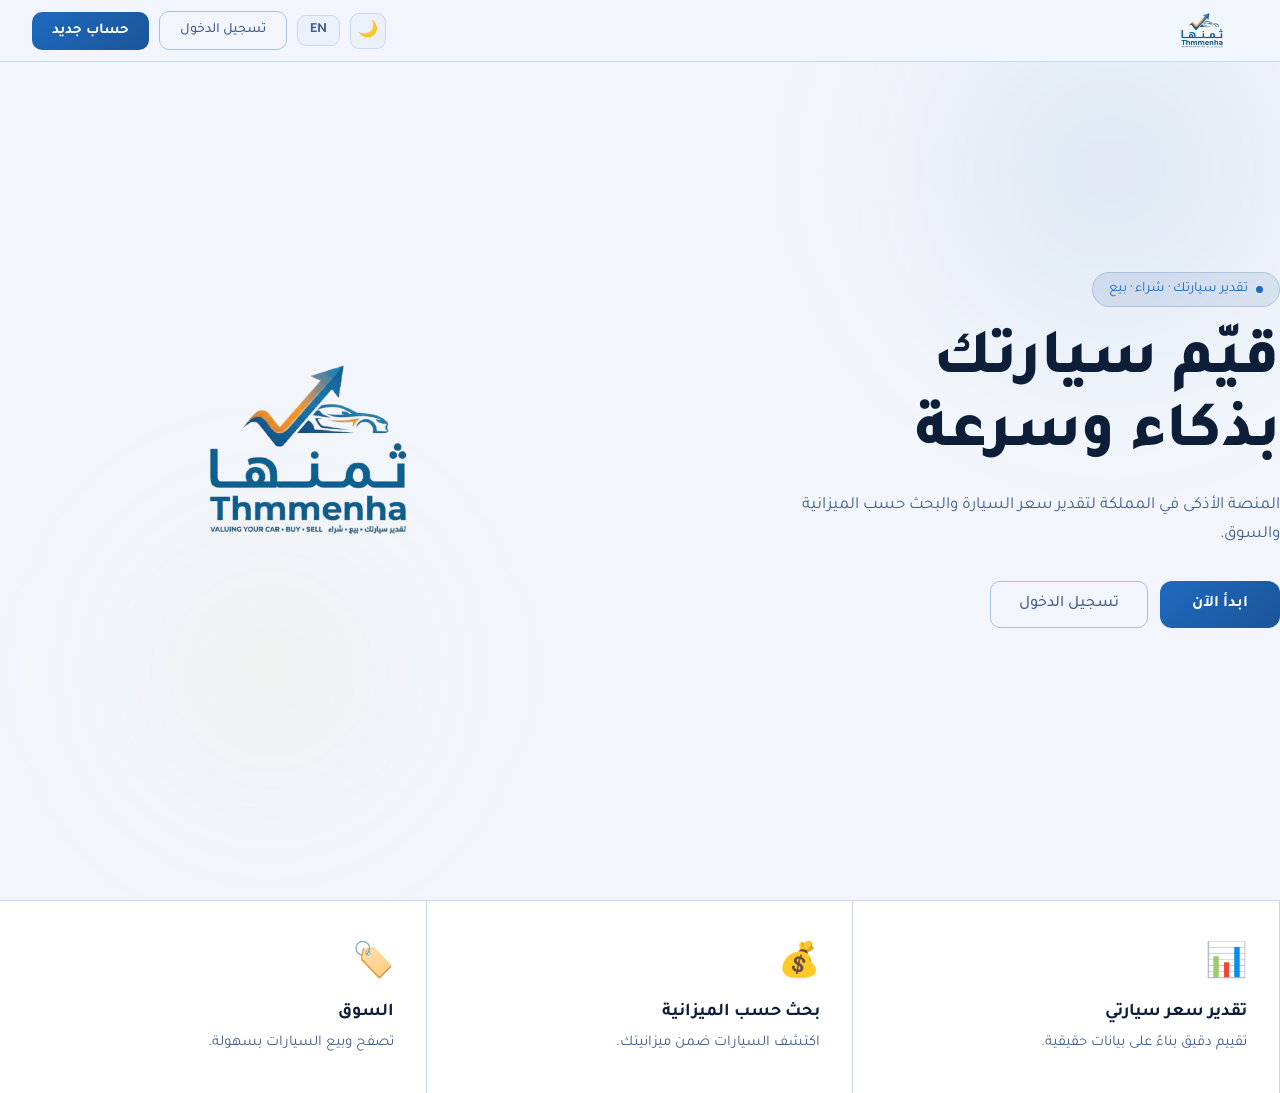
==== index.html @ 75a1c8fd "Add files via upload" ====
<!DOCTYPE html>
<html lang="ar" dir="rtl">
<head>
  <meta charset="UTF-8">
  <meta name="viewport" content="width=device-width, initial-scale=1.0">
  <title>ثمنها — تقدير أسعار السيارات في السعودية</title>
  <link rel="stylesheet" href="css/styles.css">
  <link href="https://fonts.googleapis.com/css2?family=Tajawal:wght@300;400;500;700;800&family=DM+Sans:wght@400;500;600;700&display=swap" rel="stylesheet">
</head>
<body class="light-mode">

<!-- ═══════════════════════ LANDING ═══════════════════════ -->
<div id="landing-page" class="page active">
  <nav class="landing-nav">
    <img src="logo.png" alt="ثمنها" class="nav-logo">
    <div class="nav-actions">
      <button class="btn-icon" id="theme-btn-land" onclick="toggleTheme()">🌙</button>
      <button class="btn-lang" id="lang-btn-land" onclick="toggleLang()">EN</button>
      <button class="btn-ghost" onclick="goToAuthLogin()" data-t="signIn">تسجيل الدخول</button>
      <button class="btn-blue" onclick="goToAuthRegister()" data-t="createAccount">حساب جديد</button>
    </div>
  </nav>
  <section class="landing-hero">
    <div class="hero-bg-shapes"><div class="shape s1"></div><div class="shape s2"></div></div>
    <div class="hero-content">
      <div class="hero-badge"><span class="badge-dot"></span><span data-t="tagline">تقدير سيارتك · شراء · بيع</span></div>
      <h1 class="hero-title" data-t="landingTitle">قيّم سيارتك<br>بذكاء وسرعة</h1>
      <p class="hero-desc" data-t="landingDesc">المنصة الأذكى في المملكة لتقدير سعر السيارة والبحث حسب الميزانية والسوق.</p>
      <div class="hero-cta">
        <button class="btn-blue btn-large" onclick="goToAuthRegister()" data-t="getStarted">ابدأ الآن</button>
        <button class="btn-ghost btn-large" onclick="goToAuthLogin()" data-t="signIn">تسجيل الدخول</button>
      </div>
    </div>
    <div class="hero-visual"><img src="logo.png" alt="ثمنها" class="hero-logo-img"></div>
  </section>
  <section class="landing-features">
    <div class="lf-card"><div class="lf-icon">📊</div><div class="lf-title" data-t="feature1Title">تقدير سعر سيارتي</div><div class="lf-desc" data-t="feature1Desc">تقييم دقيق بناءً على بيانات حقيقية.</div></div>
    <div class="lf-card"><div class="lf-icon">💰</div><div class="lf-title" data-t="feature2Title">بحث حسب الميزانية</div><div class="lf-desc" data-t="feature2Desc">اكتشف السيارات ضمن ميزانيتك.</div></div>
    <div class="lf-card"><div class="lf-icon">🏷️</div><div class="lf-title" data-t="feature3Title">السوق</div><div class="lf-desc" data-t="feature3Desc">تصفح وبيع السيارات بسهولة.</div></div>
  </section>
</div>

<!-- ═══════════════════════ AUTH ═══════════════════════ -->
<div id="auth-page" class="page">
  <div class="auth-outer">
    <div class="auth-brand-panel">
      <img src="logo.png" alt="ثمنها" class="auth-brand-logo">
      <p class="auth-brand-tagline" data-t="subTagline">المملكة العربية السعودية · ذكاء أسعار السيارات</p>
    </div>
    <div class="auth-form-panel">
      <div class="auth-form-inner">
        <div class="auth-top-controls">
          <button class="btn-ghost btn-sm" onclick="goToLanding()">← <span data-t="back">رجوع</span></button>
          <div style="display:flex;gap:8px">
            <button class="btn-icon" id="theme-btn-auth" onclick="toggleTheme()">🌙</button>
            <button class="btn-lang" id="lang-btn-auth" onclick="toggleLang()">EN</button>
          </div>
        </div>
        <div class="auth-tabs">
          <button class="auth-tab active" data-tab="login" data-t="signIn">تسجيل الدخول</button>
          <button class="auth-tab" data-tab="register" data-t="createAccount">إنشاء حساب</button>
        </div>

        <!-- LOGIN -->
        <div class="auth-form active" id="form-login">
          <div class="form-title" data-t="welcomeBack">مرحباً بعودتك</div>
          <div class="form-subtitle" data-t="signInSub">سجل دخولك للوصول إلى أدوات السيارات</div>
          <div id="alert-login" class="auth-alert"></div>
          <div class="form-group">
            <label data-t="email">البريد الإلكتروني</label>
            <div class="input-wrap"><span class="input-icon">✉</span>
              <input id="login-email" type="email" placeholder="example@email.com" autocomplete="email">
            </div>
          </div>
          <div class="form-group">
            <label data-t="password">كلمة المرور</label>
            <div class="input-wrap"><span class="input-icon">🔒</span>
              <input id="login-password" type="password" placeholder="••••••••" autocomplete="current-password">
            </div>
          </div>
          <button class="btn-primary" id="btn-login" onclick="doLogin()">
            <span class="btn-text" data-t="signInBtn">دخول ←</span><span class="btn-loader"></span>
          </button>
        </div>

        <!-- REGISTER -->
        <div class="auth-form" id="form-register">
          <div class="form-title" data-t="createYour">إنشاء حسابك</div>
          <div class="form-subtitle" data-t="createSub">مجاني للأبد</div>
          <div id="alert-register" class="auth-alert"></div>
          <div class="form-row">
            <div class="form-group">
              <label data-t="firstName">الاسم الأول</label>
              <div class="input-wrap"><span class="input-icon">👤</span>
                <input id="reg-firstname" type="text" placeholder="أحمد">
              </div>
            </div>
            <div class="form-group">
              <label data-t="lastName">اسم العائلة</label>
              <div class="input-wrap"><span class="input-icon">👤</span>
                <input id="reg-lastname" type="text" placeholder="الرشيدي">
              </div>
            </div>
          </div>
          <div class="form-group">
            <label>اسم المستخدم (username)</label>
            <div class="input-wrap"><span class="input-icon">@</span>
              <input id="reg-username" type="text" placeholder="ahmed_99" autocomplete="username">
            </div>
          </div>
          <div class="form-group">
            <label data-t="email">البريد الإلكتروني</label>
            <div class="input-wrap"><span class="input-icon">✉</span>
              <input id="reg-email" type="email" placeholder="example@email.com" autocomplete="email">
            </div>
          </div>
          <div class="form-group">
            <label data-t="password">كلمة المرور</label>
            <div class="input-wrap"><span class="input-icon">🔒</span>
              <input id="reg-password" type="password" placeholder="••••••••" autocomplete="new-password">
            </div>
            <ul class="pass-rules">
              <li id="rule-passRule1" data-t="passRule1">8 أحرف على الأقل</li>
              <li id="rule-passRule2" data-t="passRule2">حرف كبير واحد</li>
              <li id="rule-passRule3" data-t="passRule3">رقم واحد</li>
              <li id="rule-passRule4" data-t="passRule4">رمز خاص واحد</li>
            </ul>
          </div>
          <div class="form-group">
            <label data-t="confirmPass">تأكيد كلمة المرور</label>
            <div class="input-wrap"><span class="input-icon">🔒</span>
              <input id="reg-confirm" type="password" placeholder="••••••••" autocomplete="new-password">
            </div>
          </div>
          <button class="btn-primary" id="btn-register" onclick="doRegister()">
            <span class="btn-text" data-t="createBtn">إنشاء الحساب ←</span><span class="btn-loader"></span>
          </button>
        </div>
      </div>
    </div>
  </div>
</div>

<!-- ═══════════════════════ MAIN APP ═══════════════════════ -->
<div id="app-page" class="page">

  <!-- TOP NAVBAR -->
  <nav class="topbar">
    <div class="topbar-brand" onclick="goToSection('dashboard')" style="cursor:pointer">
      <img src="logo.png" alt="ثمنها" class="topbar-logo">
    </div>

    <!-- Main nav tabs -->
    <div class="topnav-tabs">
      <button class="topnav-tab active" data-section="dashboard" onclick="goToSection('dashboard')" data-t="dashTitle">الرئيسية</button>
      <button class="topnav-tab" data-section="estimator" onclick="goToSection('estimator')" data-t="carValuation">تقدير السعر</button>
      <button class="topnav-tab" data-section="budget" onclick="goToSection('budget')" data-t="budgetFinder">بحث بالميزانية</button>
      <button class="topnav-tab" data-section="sell" onclick="goToSection('sell')" data-t="addCarTitle">أعلن عن سيارتك</button>
      <button class="topnav-tab" data-section="listings" onclick="goToSection('listings')" data-t="browseTitle">الإعلانات</button>
      <button class="topnav-tab admin-only-tab" data-section="admin" onclick="goToSection('admin')" style="display:none;color:var(--red)" id="admin-nav-tab">🛡️ لوحة التحكم</button>
    </div>

    <div class="topbar-right">
      <button class="btn-icon" id="theme-btn-app" onclick="toggleTheme()">🌙</button>
      <button class="btn-lang" id="lang-btn-app" onclick="toggleLang()">EN</button>
      <!-- Notifications bell -->
      <button class="notif-btn" onclick="goToSection('notifications')" id="notif-bell" title="الإشعارات">
        🔔<span class="notif-badge" id="notif-count" style="display:none"></span>
      </button>
      <!-- Avatar + profile dropdown -->
      <div class="profile-menu-wrap">
        <div class="user-avatar-btn" id="user-avatar-btn" onclick="toggleProfileMenu()">
          <img id="topbar-avatar-img" src="" alt="" style="display:none;width:100%;height:100%;object-fit:cover;border-radius:50%">
          <span id="topbar-avatar-initials">?</span>
        </div>
        <div class="profile-dropdown" id="profile-dropdown">
          <div class="profile-dd-header">
            <div class="profile-dd-avatar">
              <img id="dd-avatar-img" src="" alt="" style="display:none;width:100%;height:100%;object-fit:cover;border-radius:50%">
              <span id="dd-avatar-initials"></span>
            </div>
            <div>
              <div class="profile-dd-name" id="dd-name"></div>
              <div class="profile-dd-username" id="dd-username"></div>
            </div>
          </div>
          <div class="profile-dd-divider"></div>
          <button class="profile-dd-item" onclick="goToSection('profile');closeProfileMenu()">👤 <span data-t="myProfile">ملفي الشخصي</span></button>
          <button class="profile-dd-item" onclick="goToSection('my-listings');closeProfileMenu()">🚗 <span data-t="myListings">إعلاناتي</span></button>
          <button class="profile-dd-item" onclick="goToSection('notifications');closeProfileMenu()">🔔 <span data-t="myNotifs">إشعاراتي</span></button>
          <div class="profile-dd-divider"></div>
          <button class="profile-dd-item danger" onclick="doLogout()">🚪 <span data-t="signOut">تسجيل الخروج</span></button>
        </div>
      </div>
    </div>
  </nav>

  <div id="toast-container" class="toast-container"></div>

  <!-- ══ DASHBOARD ══ -->
  <section id="section-dashboard" class="app-section active">
    <div class="home-page">
      <!-- Hero strip -->
      <div class="home-hero">
        <div>
          <div class="home-eyebrow" data-t="tagline">تقدير سيارتك · شراء · بيع</div>
          <h1 class="home-title" data-t="dashTitle">الصفحة الرئيسية</h1>
          <p class="home-sub" data-t="dashSub">تقدير فوري للسيارة، بحث بالميزانية، وسوق للبيع والشراء.</p>
        </div>
        <!-- Quick stats -->
        <div class="home-stats">
          <div class="home-stat"><div class="home-stat-num" id="home-stat-cars">—</div><div class="home-stat-lbl">إعلان نشط</div></div>
          <div class="home-stat"><div class="home-stat-num" id="home-stat-users">—</div><div class="home-stat-lbl">مستخدم مسجل</div></div>
          <div class="home-stat"><div class="home-stat-num" id="home-stat-msgs">—</div><div class="home-stat-lbl">تعليق</div></div>
        </div>
      </div>

      <!-- Quick access cards -->
      <div class="home-section-title">الخدمات</div>
      <div class="feature-cards" style="max-width:100%">
        <div class="feature-card" onclick="goToSection('estimator')">
          <div class="card-icon">📊</div>
          <div class="card-title" data-t="feature1Title">تقدير سعر سيارتي</div>
          <div class="card-desc" data-t="feature1Desc">احصل على تقييم دقيق لسيارتك المستعملة.</div>
          <div class="card-arrow">←</div>
        </div>
        <div class="feature-card" onclick="goToSection('budget')">
          <div class="card-icon">💰</div>
          <div class="card-title" data-t="feature2Title">بحث حسب الميزانية</div>
          <div class="card-desc" data-t="feature2Desc">اكتشف السيارات المتوفرة ضمن ميزانيتك.</div>
          <div class="card-arrow">←</div>
        </div>
        <div class="feature-card" onclick="goToSection('sell')">
          <div class="card-icon">➕</div>
          <div class="card-title" data-t="addCarTitle">أعلن عن سيارتك</div>
          <div class="card-desc" data-t="addCarDesc">أضف إعلان سيارتك وتواصل مع المشترين.</div>
          <div class="card-arrow">←</div>
        </div>
        <div class="feature-card" onclick="goToSection('listings')">
          <div class="card-icon">🏷️</div>
          <div class="card-title" data-t="browseTitle">الإعلانات النشطة</div>
          <div class="card-desc" data-t="browseDesc">تصفح السيارات المعروضة للبيع.</div>
          <div class="card-arrow">←</div>
        </div>
      </div>

      <!-- Recent listings -->
      <div class="home-recent">
        <div class="home-section-title" style="display:flex;align-items:center;justify-content:space-between">
          <span>آخر الإعلانات</span>
          <button class="btn-ghost btn-sm" onclick="goToSection('listings')">عرض الكل ←</button>
        </div>
        <div class="listings-grid" id="home-recent-grid" style="margin-top:16px">
          <div class="listing-skeleton"></div><div class="listing-skeleton"></div><div class="listing-skeleton"></div>
        </div>
      </div>
    </div>
  </section>

  <!-- ══ ESTIMATOR ══ -->
  <section id="section-estimator" class="app-section">
    <div class="inner-page">
      <div class="inner-header">
        <div class="inner-title" data-t="carValuation">تقدير السعر</div>
        <div class="inner-subtitle" data-t="carValSub">احسب القيمة السوقية الحالية لسيارتك</div>
      </div>
      <div class="form-card">
        <div class="form-section-label" data-t="vehicleInfo">معلومات المركبة</div>
        <div class="form-grid">
          <div class="form-field"><label data-t="make">الماركة *</label>
            <select id="est-make" onchange="onMakeChange()"><option value="">اختر الماركة</option></select></div>
          <div class="form-field"><label data-t="model">الموديل *</label>
            <select id="est-model" onchange="onModelChange()" disabled><option value="">اختر الموديل</option></select></div>
          <div class="form-field"><label data-t="trim">الفئة</label>
            <select id="est-trim" disabled><option value="">جميع الفئات</option></select></div>
          <div class="form-field"><label data-t="year">السنة</label>
            <input id="est-year" type="number" placeholder="مثال: 2020" min="1980" max="2026"></div>
          <div class="form-field full"><label data-t="mileageKm">عداد الكيلومترات</label>
            <input id="est-mileage" type="number" placeholder="مثال: 50000" min="0"></div>
        </div>
      </div>
      <div class="form-card">
        <div class="form-section-label" data-t="condHistory">الحالة والتاريخ</div>
        <div class="form-field full"><label data-t="accidentHistory">تاريخ الحوادث</label>
          <div class="radio-pills">
            <div class="radio-pill"><input type="radio" name="accident" id="acc-none" value="none" checked>
              <label for="acc-none"><span class="pill-icon">✅</span><span class="pill-text" data-t="noAccident">بدون حوادث</span></label></div>
            <div class="radio-pill"><input type="radio" name="accident" id="acc-minor" value="minor">
              <label for="acc-minor"><span class="pill-icon">🟡</span><span class="pill-text" data-t="minor">بسيط</span></label></div>
            <div class="radio-pill"><input type="radio" name="accident" id="acc-medium" value="medium">
              <label for="acc-medium"><span class="pill-icon">🟠</span><span class="pill-text" data-t="medium">متوسط</span></label></div>
            <div class="radio-pill"><input type="radio" name="accident" id="acc-major" value="major">
              <label for="acc-major"><span class="pill-icon">🔴</span><span class="pill-text" data-t="major">كبير</span></label></div>
          </div>
        </div>
        <button class="btn-estimate" onclick="runEstimation()"><span data-t="calcPrice">📊 احسب السعر التقديري</span></button>
      </div>
      <div class="result-card" id="est-result">
        <div class="result-header">
          <div><div class="result-label" data-t="estMarketVal">القيمة السوقية التقديرية</div><div id="res-car-name" class="result-car-name"></div></div>
          <div class="result-badge" data-t="calculated">✓ تم الحساب</div>
        </div>
        <div class="result-price-block">
          <div class="result-price"><span id="res-price"></span><span id="res-currency" class="result-currency"></span></div>
          <div class="result-retention"><span data-t="retentionLabel">نسبة القيمة المتبقية</span>: <strong id="res-retention"></strong></div>
          <div class="result-range"><span data-t="range">النطاق</span>: <span id="res-low"></span> — <span id="res-high"></span></div>
          <div class="result-agency"><span data-t="agencyPriceLbl">سعر الوكالة</span>: <span id="res-agency"></span></div>
        </div>
        <div class="result-factors" id="res-factors"></div>
        <div class="result-disclaimer" data-t="disclaimer"></div>
      </div>
      <div class="not-found-card" id="est-not-found">
        <div class="not-found-icon">🔍</div>
        <div class="not-found-title" data-t="notFoundTitle">السيارة غير موجودة</div>
        <div class="not-found-msg" data-t="notFoundMsg">تواصل معنا للحصول على تقييم يدوي.</div>
        <a class="not-found-contact" href="mailto:thmmenha@gmail.com" data-t="contactUs">✉️ تواصل معنا</a>
      </div>
    </div>
  </section>

  <!-- ══ BUDGET ══ -->
  <section id="section-budget" class="app-section">
    <div class="inner-page">
      <div class="inner-header">
        <div class="inner-title" data-t="budgetFinder">البحث بالميزانية</div>
        <div class="inner-subtitle" data-t="budgetFinderSub">ابحث عن سيارات جديدة ضمن نطاق سعرك</div>
      </div>
      <div class="form-card">
        <div class="form-section-label" data-t="searchFilters">معايير البحث</div>
        <div class="form-grid">
          <div class="form-field"><label data-t="minBudget">أقل ميزانية</label><input id="budget-min" type="number" placeholder="80000" min="0"></div>
          <div class="form-field"><label data-t="maxBudget">أعلى ميزانية</label><input id="budget-max" type="number" placeholder="200000" min="0"></div>
          <div class="form-field full"><label data-t="carType">نوع السيارة</label>
            <select id="budget-type"><option value="">جميع الأنواع</option></select></div>
        </div>
        <button class="btn-estimate" onclick="runBudgetSearch()"><span data-t="searchCars">🔍 ابحث عن السيارات</span></button>
      </div>
      <div class="budget-results" id="budget-results">
        <div class="results-count" id="budget-count"></div>
        <div class="cars-grid" id="budget-grid"></div>
      </div>
    </div>
  </section>

  <!-- ══ SELL ══ -->
  <section id="section-sell" class="app-section">
    <div class="inner-page" style="max-width:680px">
      <div class="inner-header">
        <div class="inner-title" data-t="addCarTitle">أعلن عن سيارتك</div>
        <div class="inner-subtitle" data-t="addCarDesc">أضف إعلان سيارتك وتواصل مع المشترين</div>
      </div>
      <div class="form-card">
        <div class="form-section-label" data-t="listYourCar">بيانات السيارة</div>
        <div class="form-grid">
          <div class="form-field">
            <label data-t="make">الماركة *</label>
            <select id="sell-make" onchange="onSellMakeChange()"><option value="">اختر الماركة</option></select>
          </div>
          <div class="form-field">
            <label data-t="model">الموديل *</label>
            <select id="sell-model" disabled><option value="">اختر الموديل</option></select>
          </div>
          <div class="form-field">
            <label data-t="sellYear">السنة *</label>
            <input id="sell-year" type="number" placeholder="2020" min="1980" max="2026">
            <span class="field-error" id="sell-year-err"></span>
          </div>
          <div class="form-field">
            <label data-t="sellMileage">الكيلومترات</label>
            <input id="sell-mileage" type="number" placeholder="50000">
          </div>
          <div class="form-field">
            <label data-t="askingPrice">السعر المطلوب (ر.س) *</label>
            <input id="sell-price" type="number" placeholder="95000">
          </div>
          <div class="form-field">
            <label data-t="phoneWa">الجوال / واتساب *</label>
            <input id="sell-phone" type="tel" placeholder="05XXXXXXXX">
          </div>
          <div class="form-field full">
            <label>المدينة *</label>
            <select id="sell-city"><option value="">اختر المدينة</option></select>
          </div>
        </div>
        <div class="form-field" style="margin-top:14px">
          <label data-t="notes">ملاحظات</label>
          <textarea id="sell-notes" placeholder="اللون، الحالة، الإضافات…" rows="3"></textarea>
        </div>
        <div class="form-field" style="margin-top:14px;margin-bottom:20px">
          <label data-t="photosUpTo5">الصور (حتى 5)</label>
          <label class="file-upload">
            <input type="file" accept="image/*" multiple onchange="handleImageUpload(this)">
            <div class="file-upload-display">
              <span class="upload-icon">📸</span>
              <strong data-t="clickUpload">انقر لرفع الصور</strong>
              <p data-t="uploadSub">JPG أو PNG حتى 5MB لكل صورة</p>
            </div>
          </label>
          <div id="img-preview" class="img-preview-strip"></div>
        </div>
        <button class="btn-estimate" id="btn-publish" onclick="submitListing()">
          <span data-t="publishListing">🚀 نشر الإعلان</span>
        </button>
      </div>
    </div>
  </section>

  <!-- ══ LISTINGS ══ -->
  <section id="section-listings" class="app-section">
    <div class="inner-page" style="max-width:1100px">
      <div class="inner-header">
        <div class="inner-title" data-t="browseTitle">الإعلانات النشطة</div>
        <div class="inner-subtitle" data-t="marketplaceSub">تصفح السيارات المعروضة للبيع في المملكة</div>
        <button class="btn-blue" onclick="goToSection('sell')" style="margin-right:auto">+ <span data-t="addCarTitle">أعلن عن سيارتك</span></button>
      </div>
      <div class="listings-header">
        <div class="listings-count" id="listings-count">0 إعلان</div>
      </div>
      <div class="listings-grid" id="listings-grid">
        <div class="empty-listings"><div class="empty-icon">🚗</div><p data-t="noListings">لا توجد إعلانات بعد.</p></div>
      </div>
    </div>
  </section>

  <!-- ══ DETAIL ══ -->
  <section id="section-detail" class="app-section">
    <div class="inner-page" style="max-width:960px">
      <div class="inner-header">
        <button class="back-btn" onclick="goToSection('listings')">→</button>
        <div class="inner-title" id="detail-title">تفاصيل السيارة</div>
      </div>
      <div id="detail-content"></div>
    </div>
  </section>

  <!-- ══ PUBLIC CHAT (comments) ══ -->
  <section id="section-chat" class="app-section">
    <div class="inner-page" style="max-width:700px">
      <div class="inner-header">
        <button class="back-btn" id="chat-back-btn" onclick="goToSection('detail')">→</button>
        <div>
          <div class="inner-title" id="chat-title">التعليقات</div>
          <div class="inner-subtitle" id="chat-subtitle"></div>
        </div>
      </div>
      <div class="chat-box" id="chat-box">
        <div class="chat-messages" id="chat-messages"></div>
        <div class="chat-input-bar">
          <input type="text" id="chat-input" placeholder="اكتب تعليقاً…" onkeydown="if(event.key==='Enter')sendPublicMessage()">
          <button class="btn-blue" onclick="sendPublicMessage()">إرسال</button>
        </div>
      </div>
    </div>
  </section>

  <!-- ══ PRIVATE CHAT ══ -->
  <section id="section-private-chat" class="app-section">
    <div class="inner-page" style="max-width:700px">
      <div class="inner-header">
        <button class="back-btn" id="pchat-back-btn" onclick="goToSection('detail')">→</button>
        <div>
          <div class="inner-title" id="pchat-title">محادثة خاصة</div>
          <div class="inner-subtitle" id="pchat-subtitle"></div>
        </div>
      </div>
      <div class="chat-box" id="pchat-box">
        <div class="chat-messages" id="pchat-messages"></div>
        <div class="chat-input-bar">
          <input type="text" id="pchat-input" placeholder="اكتب رسالة خاصة…" onkeydown="if(event.key==='Enter')sendPrivateMessage()">
          <button class="btn-blue" onclick="sendPrivateMessage()">إرسال</button>
        </div>
      </div>
    </div>
  </section>

  <!-- ══ MY LISTINGS ══ -->
  <section id="section-my-listings" class="app-section">
    <div class="inner-page" style="max-width:1000px">
      <div class="inner-header">
        <div class="inner-title" data-t="myListings">إعلاناتي</div>
        <button class="btn-blue" onclick="goToSection('sell')">+ أعلن عن سيارتك</button>
      </div>
      <div class="listings-grid" id="my-listings-grid">
        <div class="empty-listings"><div class="empty-icon">🚗</div><p>لا توجد إعلانات بعد.</p></div>
      </div>
    </div>
  </section>

  <!-- ══ NOTIFICATIONS ══ -->
  <section id="section-notifications" class="app-section">
    <div class="inner-page" style="max-width:680px">
      <div class="inner-header">
        <div class="inner-title" data-t="myNotifs">إشعاراتي</div>
        <button class="btn-ghost btn-sm" onclick="markAllRead()">تعليم الكل كمقروء</button>
      </div>
      <div id="notif-list" class="notif-list">
        <div class="empty-listings"><div class="empty-icon">🔔</div><p>لا توجد إشعارات.</p></div>
      </div>
    </div>
  </section>

  <!-- ══ PROFILE ══ -->
  <section id="section-profile" class="app-section">
    <div class="inner-page" style="max-width:600px">
      <div class="inner-header">
        <div class="inner-title" data-t="myProfile">ملفي الشخصي</div>
      </div>
      <div class="form-card">
        <div class="profile-avatar-edit">
          <div class="profile-avatar-large" id="profile-avatar-large">
            <img id="profile-avatar-img" src="" alt="" style="display:none;width:100%;height:100%;object-fit:cover;border-radius:50%">
            <span id="profile-avatar-initials" style="font-size:32px;font-weight:700;color:#fff"></span>
          </div>
          <label class="btn-ghost btn-sm" style="cursor:pointer">
            📷 تغيير الصورة
            <input type="file" accept="image/*" onchange="handleAvatarUpload(this)" style="display:none">
          </label>
        </div>
        <div class="form-grid" style="margin-top:20px">
          <div class="form-field">
            <label>الاسم الأول</label>
            <input id="profile-firstname" type="text" placeholder="أحمد">
          </div>
          <div class="form-field">
            <label>اسم العائلة</label>
            <input id="profile-lastname" type="text" placeholder="الرشيدي">
          </div>
          <div class="form-field full">
            <label>اسم المستخدم</label>
            <div class="input-wrap"><span class="input-icon">@</span>
              <input id="profile-username" type="text" placeholder="ahmed_99">
            </div>
          </div>
          <div class="form-field full">
            <label>البريد الإلكتروني</label>
            <input id="profile-email" type="email" disabled style="opacity:0.6">
          </div>
        </div>
        <button class="btn-estimate" style="margin-top:16px" onclick="saveProfile()">💾 حفظ التغييرات</button>
      </div>
    </div>
  </section>


  <!-- ══ ADMIN DASHBOARD ══ -->
  <section id="section-admin" class="app-section">
    <div class="inner-page" style="max-width:1200px">
      <div class="inner-header">
        <div>
          <div class="inner-title" style="color:var(--red)">🛡️ لوحة التحكم</div>
          <div class="inner-subtitle">إحصائيات ومعلومات المنصة — للمالك فقط</div>
        </div>
      </div>

      <!-- Stats grid -->
      <div class="admin-stats-grid">
        <div class="admin-stat-card"><div class="admin-stat-icon">👤</div><div class="admin-stat-num" id="admin-total-users">…</div><div class="admin-stat-lbl">إجمالي المستخدمين</div></div>
        <div class="admin-stat-card"><div class="admin-stat-icon">🚗</div><div class="admin-stat-num" id="admin-total-cars">…</div><div class="admin-stat-lbl">إجمالي الإعلانات</div></div>
        <div class="admin-stat-card"><div class="admin-stat-icon">💬</div><div class="admin-stat-num" id="admin-total-msgs">…</div><div class="admin-stat-lbl">إجمالي التعليقات</div></div>
        <div class="admin-stat-card"><div class="admin-stat-icon">🔔</div><div class="admin-stat-num" id="admin-total-notifs">…</div><div class="admin-stat-lbl">الإشعارات</div></div>
        <div class="admin-stat-card"><div class="admin-stat-icon">🔒</div><div class="admin-stat-num" id="admin-total-private">…</div><div class="admin-stat-lbl">الرسائل الخاصة</div></div>
        <div class="admin-stat-card" style="border-color:rgba(212,148,26,0.4)"><div class="admin-stat-icon">💰</div><div class="admin-stat-num" id="admin-total-revenue" style="color:var(--gold)">…</div><div class="admin-stat-lbl">إجمالي قيمة الإعلانات</div></div>
      </div>

      <!-- Charts row -->
      <div class="admin-charts-row">
        <div class="admin-chart-card">
          <div class="admin-chart-title">🏙️ أكثر المدن نشاطاً</div>
          <div id="admin-top-cities" class="admin-bar-list"></div>
        </div>
        <div class="admin-chart-card">
          <div class="admin-chart-title">🚘 أكثر الماركات إعلاناً</div>
          <div id="admin-top-makes" class="admin-bar-list"></div>
        </div>
      </div>

      <!-- Recent listings table -->
      <div class="admin-table-card">
        <div class="admin-chart-title">📋 آخر الإعلانات (10)</div>
        <div style="overflow-x:auto">
          <table class="admin-table">
            <thead><tr><th>السيارة</th><th>السعر</th><th>المدينة</th><th>المعلن</th><th>التاريخ</th><th>إجراء</th></tr></thead>
            <tbody id="admin-recent-listings"><tr><td colspan="6" style="text-align:center;padding:20px;color:var(--text-muted)">جاري التحميل…</td></tr></tbody>
          </table>
        </div>
      </div>

      <!-- Recent users table -->
      <div class="admin-table-card">
        <div class="admin-chart-title">👥 آخر المستخدمين (10)</div>
        <div style="overflow-x:auto">
          <table class="admin-table">
            <thead><tr><th>اسم المستخدم</th><th>البريد الإلكتروني</th><th>تاريخ التسجيل</th></tr></thead>
            <tbody id="admin-recent-users"><tr><td colspan="3" style="text-align:center;padding:20px;color:var(--text-muted)">جاري التحميل…</td></tr></tbody>
          </table>
        </div>
      </div>
    </div>
  </section>
</div><!-- /app-page -->

<!-- Edit Modal -->
<div id="edit-modal" class="modal-overlay" style="display:none" onclick="if(event.target===this)this.style.display='none'">
  <div class="modal-box">
    <div class="modal-title">✏️ تعديل الإعلان</div>
    <div class="form-grid" style="margin-bottom:12px">
      <div class="form-field"><label>الماركة</label><input id="edit-make"></div>
      <div class="form-field"><label>الموديل</label><input id="edit-model"></div>
      <div class="form-field"><label>السنة</label><input id="edit-year" type="number"></div>
      <div class="form-field"><label>الكيلومترات</label><input id="edit-mileage" type="number"></div>
      <div class="form-field"><label>السعر (ر.س)</label><input id="edit-price" type="number"></div>
      <div class="form-field"><label>الجوال</label><input id="edit-phone"></div>
    </div>
    <div class="form-field" style="margin-bottom:16px"><label>ملاحظات</label><textarea id="edit-notes" rows="3"></textarea></div>
    <div style="display:flex;gap:10px">
      <button class="btn-blue" style="flex:1" onclick="saveEdit(window._editId)">حفظ التعديل</button>
      <button class="btn-ghost" style="flex:1" onclick="document.getElementById('edit-modal').style.display='none'">إلغاء</button>
    </div>
  </div>
</div>

<script type="module" src="js/app.js"></script>
</body>
</html>
---- css/styles.css ----
/* ============================================================
   THMMENHA v4 — Complete Styles
   ============================================================ */
@import url('https://fonts.googleapis.com/css2?family=Tajawal:wght@300;400;500;700;800&family=DM+Sans:wght@400;500;600;700&display=swap');

:root {
  --blue:#1B5599;--blue-mid:#1E6ABF;--blue-light:#3080D8;
  --blue-dim:rgba(27,85,153,0.10);--blue-dim2:rgba(27,85,153,0.18);
  --gold:#D4941A;--gold-light:#F0B84A;--gold-dim:rgba(212,148,26,0.12);
  --bg:#F2F6FC;--surface:#FFFFFF;--surface2:#EBF1FA;--surface3:#DCE8F6;
  --border:#C8D8EE;--border2:#A8C0DF;
  --text:#0D1E38;--text-muted:#456088;--text-dim:#8AABCC;
  --red:#D94040;--green:#2FA868;--green-dim:rgba(47,168,104,0.10);
  --red-dim:rgba(217,64,64,0.10);--yellow:#E8B800;--yellow-dim:rgba(232,184,0,0.10);
  --radius:10px;--radius-lg:18px;
  --shadow:0 2px 16px rgba(27,85,153,0.10);--shadow-md:0 4px 30px rgba(27,85,153,0.14);
  --shadow-gold:0 6px 24px rgba(212,148,26,0.28);--transition:0.2s cubic-bezier(0.4,0,0.2,1);
  --topbar-h:62px;--font-body:'Tajawal','DM Sans',sans-serif;
}
body:not(.light-mode){
  --bg:#080C14;--surface:#0D1421;--surface2:#131C2E;--surface3:#192338;
  --border:#1E2D46;--border2:#263754;--text:#EDF2FA;--text-muted:#7490B8;--text-dim:#3D5272;
}
html[dir="ltr"]{ --font-body:'DM Sans',sans-serif; }
*,*::before,*::after{box-sizing:border-box;margin:0;padding:0;}
html{scroll-behavior:smooth;}
body{font-family:var(--font-body);background:var(--bg);color:var(--text);min-height:100vh;font-size:16px;-webkit-font-smoothing:antialiased;transition:background 0.3s,color 0.3s;}
a{color:var(--blue);text-decoration:none;}a:hover{color:var(--blue-light);}
button{cursor:pointer;font-family:var(--font-body);font-size:15px;}
input,select,textarea{font-family:var(--font-body);font-size:15px;}
::-webkit-scrollbar{width:6px;}::-webkit-scrollbar-track{background:var(--bg);}::-webkit-scrollbar-thumb{background:var(--border2);border-radius:3px;}
.page{display:none;}.page.active{display:block;}

/* Buttons */
.btn-blue{padding:10px 20px;background:linear-gradient(135deg,var(--blue-mid),var(--blue));border:none;border-radius:var(--radius);color:#fff;font-weight:700;font-size:15px;transition:var(--transition);}
.btn-blue:hover{transform:translateY(-1px);box-shadow:0 6px 20px rgba(27,85,153,0.35);}
.btn-blue.btn-large{padding:14px 32px;font-size:16px;border-radius:12px;}
.btn-ghost{padding:10px 20px;background:transparent;border:1.5px solid var(--border2);border-radius:var(--radius);color:var(--text-muted);font-size:14px;font-weight:500;transition:var(--transition);}
.btn-ghost:hover{border-color:var(--blue);color:var(--blue);}
.btn-ghost.btn-large{padding:13px 28px;font-size:16px;}
.btn-ghost.btn-sm{padding:7px 13px;font-size:13px;}
.btn-icon{width:36px;height:36px;background:var(--surface2);border:1px solid var(--border);border-radius:9px;font-size:16px;display:flex;align-items:center;justify-content:center;transition:var(--transition);}
.btn-icon:hover{border-color:var(--blue);}
.btn-lang{padding:6px 12px;background:var(--surface2);border:1px solid var(--border);border-radius:9px;color:var(--text-muted);font-size:14px;font-weight:700;transition:var(--transition);}
.btn-lang:hover{border-color:var(--blue);color:var(--blue);}

/* LANDING */
.landing-nav{position:fixed;top:0;left:0;right:0;height:var(--topbar-h);background:rgba(242,246,252,0.94);backdrop-filter:blur(14px);border-bottom:1px solid var(--border);z-index:100;display:flex;align-items:center;justify-content:space-between;padding:0 32px;}
body:not(.light-mode) .landing-nav{background:rgba(8,12,20,0.92);}
.nav-logo{height:50px;object-fit:contain;}
.nav-actions{display:flex;align-items:center;gap:10px;}
.landing-hero{min-height:100vh;display:grid;grid-template-columns:1fr 1fr;align-items:center;padding:calc(var(--topbar-h)+50px) 60px 60px;gap:48px;position:relative;overflow:hidden;}
.hero-bg-shapes{position:absolute;inset:0;overflow:hidden;pointer-events:none;}
.shape{position:absolute;border-radius:50%;filter:blur(80px);animation:drift 14s ease-in-out infinite alternate;}
.s1{width:500px;height:500px;background:radial-gradient(circle,rgba(27,85,153,0.12) 0%,transparent 70%);top:-80px;right:-80px;}
.s2{width:380px;height:380px;background:radial-gradient(circle,rgba(212,148,26,0.09) 0%,transparent 70%);bottom:40px;left:80px;animation-delay:-6s;}
@keyframes drift{from{transform:translate(0,0);}to{transform:translate(25px,-18px);}}
.hero-content{position:relative;z-index:1;}
.hero-badge{display:inline-flex;align-items:center;gap:8px;padding:8px 16px;background:var(--blue-dim);border:1px solid rgba(27,85,153,0.2);border-radius:20px;font-size:14px;color:var(--blue-mid);margin-bottom:20px;}
.badge-dot{width:7px;height:7px;background:var(--blue-mid);border-radius:50%;animation:pulse 2s infinite;}
@keyframes pulse{0%,100%{opacity:1;}50%{opacity:0.4;}}
.hero-title{font-size:clamp(38px,6vw,64px);font-weight:800;line-height:1.15;margin-bottom:18px;color:var(--text);white-space:pre-line;}
.hero-desc{font-size:17px;color:var(--text-muted);max-width:480px;line-height:1.7;margin-bottom:32px;}
.hero-cta{display:flex;gap:12px;flex-wrap:wrap;}
.hero-visual{display:flex;align-items:center;justify-content:center;position:relative;z-index:1;}
.hero-logo-img{width:100%;max-width:440px;animation:float 7s ease-in-out infinite;}
@keyframes float{0%,100%{transform:translateY(0);}50%{transform:translateY(-14px);}}
.landing-features{display:grid;grid-template-columns:repeat(3,1fr);border-top:1px solid var(--border);}
.lf-card{padding:38px 32px;background:var(--surface);border-left:1px solid var(--border);transition:var(--transition);position:relative;overflow:hidden;}
html[dir="rtl"] .lf-card{border-left:none;border-right:1px solid var(--border);}
.lf-card:last-child{border:none;}
.lf-card::after{content:'';position:absolute;top:0;right:0;left:0;height:3px;background:linear-gradient(90deg,var(--blue),var(--gold));transform:scaleX(0);transition:transform 0.3s;}
.lf-card:hover::after{transform:scaleX(1);}.lf-card:hover{background:var(--surface2);}
.lf-icon{font-size:34px;margin-bottom:14px;}.lf-title{font-size:18px;font-weight:700;margin-bottom:8px;}.lf-desc{font-size:15px;color:var(--text-muted);line-height:1.6;}

/* AUTH */
.auth-outer{min-height:100vh;display:grid;grid-template-columns:1fr 1fr;}
.auth-brand-panel{background:linear-gradient(145deg,var(--blue) 0%,#0D2D5E 70%);display:flex;flex-direction:column;align-items:center;justify-content:center;padding:60px;position:relative;overflow:hidden;}
.auth-brand-panel::before{content:'';position:absolute;inset:0;background:radial-gradient(circle at 30% 40%,rgba(212,148,26,0.18) 0%,transparent 50%);}
.auth-brand-logo{width:100%;max-width:300px;position:relative;z-index:1;}
.auth-brand-tagline{color:rgba(255,255,255,0.55);font-size:14px;margin-top:20px;text-align:center;position:relative;z-index:1;}
.auth-form-panel{display:flex;align-items:center;justify-content:center;background:var(--bg);padding:40px 24px;}
.auth-form-inner{width:100%;max-width:430px;}
.auth-top-controls{display:flex;justify-content:space-between;align-items:center;margin-bottom:26px;}
.auth-tabs{display:flex;background:var(--surface2);border-radius:10px;padding:4px;margin-bottom:24px;gap:4px;}
.auth-tab{flex:1;padding:12px;border:none;background:transparent;color:var(--text-muted);border-radius:8px;font-size:15px;font-weight:500;transition:var(--transition);}
.auth-tab.active{background:var(--blue);color:#fff;font-weight:700;}
.auth-tab:hover:not(.active){color:var(--text);background:var(--border);}
.auth-form{display:none;}.auth-form.active{display:block;}
.form-title{font-size:24px;font-weight:800;margin-bottom:5px;}.form-subtitle{font-size:15px;color:var(--text-muted);margin-bottom:20px;}
.form-row{display:grid;grid-template-columns:1fr 1fr;gap:12px;}.form-group{margin-bottom:15px;}
.form-group label{display:block;font-size:14px;font-weight:600;color:var(--text-muted);margin-bottom:7px;}
.input-wrap{position:relative;}.input-icon{position:absolute;top:50%;transform:translateY(-50%);color:var(--text-dim);font-size:15px;pointer-events:none;}
html[dir="rtl"] .input-icon{right:14px;}html[dir="ltr"] .input-icon{left:14px;}
.form-group input{width:100%;padding:13px 14px 13px 44px;background:var(--surface2);border:1.5px solid var(--border);border-radius:var(--radius);color:var(--text);font-size:15px;transition:var(--transition);outline:none;}
html[dir="rtl"] .form-group input{padding:13px 44px 13px 14px;}
.form-group input:focus{border-color:var(--blue-mid);background:var(--surface);box-shadow:0 0 0 3px var(--blue-dim2);}
.form-group input.input-error{border-color:var(--red);box-shadow:0 0 0 3px var(--red-dim);}
.pass-rules{list-style:none;margin-top:8px;display:grid;grid-template-columns:1fr 1fr;gap:5px;}
.pass-rules li{font-size:13px;color:var(--text-dim);padding:4px 10px;border-radius:5px;border:1px solid var(--border);transition:var(--transition);}
.pass-rules li::before{content:'✕ ';color:var(--red);}
.pass-rules li.valid{color:var(--green);border-color:rgba(47,168,104,0.3);background:var(--green-dim);}
.pass-rules li.valid::before{content:'✓ ';color:var(--green);}
.auth-alert{padding:13px 16px;border-radius:var(--radius);font-size:14px;margin-bottom:16px;display:none;align-items:center;gap:8px;}
.auth-alert.show{display:flex;}.auth-alert.error{background:var(--red-dim);border:1px solid rgba(217,64,64,0.3);color:#C03030;}
.auth-alert.success{background:var(--green-dim);border:1px solid rgba(47,168,104,0.3);color:#1A8050;}
.btn-primary{width:100%;padding:15px;background:linear-gradient(135deg,var(--blue-mid),var(--blue));border:none;border-radius:var(--radius);color:#fff;font-size:16px;font-weight:700;transition:var(--transition);position:relative;overflow:hidden;margin-top:8px;}
.btn-primary:hover{transform:translateY(-1px);box-shadow:0 8px 24px rgba(27,85,153,0.35);}
.btn-primary.loading{pointer-events:none;opacity:0.7;}
.btn-primary .btn-loader{display:none;width:18px;height:18px;border:2px solid rgba(255,255,255,0.3);border-top-color:#fff;border-radius:50%;animation:spin 0.6s linear infinite;margin:0 auto;}
.btn-primary.loading .btn-text{display:none;}.btn-primary.loading .btn-loader{display:block;}
@keyframes spin{to{transform:rotate(360deg);}}

/* TOPBAR */
.topbar{position:fixed;top:0;left:0;right:0;height:var(--topbar-h);background:rgba(242,246,252,0.96);backdrop-filter:blur(14px);border-bottom:1px solid var(--border);z-index:100;display:flex;align-items:center;gap:0;padding:0 20px;}
body:not(.light-mode) .topbar{background:rgba(8,12,20,0.94);}
.topbar-brand{flex-shrink:0;margin-left:12px;}
html[dir="ltr"] .topbar-brand{margin-left:0;margin-right:12px;}
.topbar-logo{height:46px;object-fit:contain;}

/* Top nav tabs */
.topnav-tabs{display:flex;gap:2px;align-items:center;flex:1;overflow-x:auto;padding:0 12px;}
.topnav-tabs::-webkit-scrollbar{display:none;}
.topnav-tab{padding:8px 16px;border:none;background:transparent;color:var(--text-muted);font-size:14px;font-weight:500;border-radius:8px;transition:var(--transition);white-space:nowrap;cursor:pointer;}
.topnav-tab:hover{background:var(--surface2);color:var(--text);}
.topnav-tab.active{background:var(--blue-dim2);color:var(--blue);font-weight:700;}

.topbar-right{display:flex;align-items:center;gap:8px;flex-shrink:0;}
.notif-btn{position:relative;width:36px;height:36px;background:var(--surface2);border:1px solid var(--border);border-radius:9px;font-size:18px;display:flex;align-items:center;justify-content:center;transition:var(--transition);}
.notif-btn:hover{border-color:var(--blue);}
.notif-badge{position:absolute;top:-4px;right:-4px;background:var(--red);color:#fff;font-size:10px;font-weight:700;min-width:18px;height:18px;border-radius:9px;display:flex;align-items:center;justify-content:center;padding:0 4px;border:2px solid var(--bg);}
.profile-menu-wrap{position:relative;}
.user-avatar-btn{width:36px;height:36px;background:linear-gradient(135deg,var(--blue),var(--blue-mid));border-radius:50%;display:flex;align-items:center;justify-content:center;font-size:14px;font-weight:700;color:#fff;cursor:pointer;overflow:hidden;border:2px solid var(--border);transition:var(--transition);}
.user-avatar-btn:hover{border-color:var(--blue-mid);}

/* Profile Dropdown */
.profile-dropdown{position:absolute;top:calc(100% + 10px);left:0;min-width:220px;background:var(--surface);border:1.5px solid var(--border);border-radius:var(--radius-lg);box-shadow:var(--shadow-md);z-index:200;display:none;overflow:hidden;animation:fadeIn 0.15s ease;}
html[dir="rtl"] .profile-dropdown{left:auto;right:0;}
.profile-dropdown.open{display:block;}
@keyframes fadeIn{from{opacity:0;transform:translateY(-6px);}to{opacity:1;transform:translateY(0);}}
.profile-dd-header{padding:16px;display:flex;align-items:center;gap:12px;}
.profile-dd-avatar{width:42px;height:42px;background:linear-gradient(135deg,var(--blue),var(--blue-mid));border-radius:50%;display:flex;align-items:center;justify-content:center;font-size:16px;font-weight:700;color:#fff;overflow:hidden;flex-shrink:0;}
.profile-dd-name{font-size:15px;font-weight:700;color:var(--text);}
.profile-dd-username{font-size:13px;color:var(--text-muted);}
.profile-dd-divider{height:1px;background:var(--border);margin:4px 0;}
.profile-dd-item{width:100%;padding:11px 16px;background:transparent;border:none;text-align:right;color:var(--text);font-size:15px;display:flex;align-items:center;gap:10px;transition:var(--transition);cursor:pointer;}
html[dir="ltr"] .profile-dd-item{text-align:left;}
.profile-dd-item:hover{background:var(--surface2);}
.profile-dd-item.danger{color:var(--red);}
.profile-dd-item.danger:hover{background:var(--red-dim);}
.btn-logout{padding:7px 14px;background:transparent;border:1px solid var(--border2);border-radius:8px;color:var(--text-muted);font-size:13px;font-weight:500;transition:var(--transition);}
.btn-logout:hover{border-color:var(--red);color:var(--red);}

/* APP SECTIONS */
.app-section{display:none;padding-top:var(--topbar-h);}
.app-section.active{display:block;}

/* DASHBOARD */
.dashboard{min-height:calc(100vh - var(--topbar-h));display:flex;flex-direction:column;align-items:center;justify-content:center;padding:48px 24px;background:radial-gradient(ellipse 100% 55% at 50% 0%,rgba(27,85,153,0.08) 0%,transparent 55%),var(--bg);}
.dashboard-eyebrow{font-size:13px;font-weight:600;letter-spacing:2px;text-transform:uppercase;color:var(--blue-mid);margin-bottom:12px;text-align:center;}
.dashboard-title{font-size:clamp(32px,6vw,56px);font-weight:800;margin-bottom:12px;text-align:center;}
.dashboard-sub{font-size:17px;color:var(--text-muted);max-width:440px;text-align:center;margin-bottom:48px;line-height:1.6;}
.dashboard-hero{margin-bottom:0;}
.feature-cards{display:grid;grid-template-columns:repeat(4,1fr);gap:18px;width:100%;max-width:1000px;}
.feature-card{background:var(--surface);border:1.5px solid var(--border);border-radius:var(--radius-lg);padding:26px 20px;cursor:pointer;transition:var(--transition);position:relative;overflow:hidden;}
.feature-card:hover{border-color:var(--blue-mid);transform:translateY(-4px);box-shadow:var(--shadow-md);background:var(--surface2);}
.card-icon{width:50px;height:50px;background:var(--blue-dim);border:1px solid rgba(27,85,153,0.2);border-radius:12px;display:flex;align-items:center;justify-content:center;font-size:22px;margin-bottom:14px;transition:var(--transition);}
.feature-card:hover .card-icon{background:var(--blue-dim2);border-color:var(--blue-mid);}
.card-title{font-size:16px;font-weight:700;margin-bottom:7px;}.card-desc{font-size:14px;color:var(--text-muted);line-height:1.55;}
.card-arrow{position:absolute;bottom:18px;left:18px;font-size:20px;color:var(--blue-mid);opacity:0;transform:translateX(6px);transition:var(--transition);}
html[dir="ltr"] .card-arrow{left:auto;right:18px;transform:translateX(-6px);}
.feature-card:hover .card-arrow{opacity:1;transform:translateX(0);}

/* INNER PAGES */
.inner-page{min-height:calc(100vh - var(--topbar-h));padding:32px 24px;max-width:880px;margin:0 auto;}
.inner-header{display:flex;align-items:center;gap:14px;margin-bottom:26px;flex-wrap:wrap;}
.back-btn{width:40px;height:40px;background:var(--surface);border:1.5px solid var(--border);border-radius:10px;color:var(--text-muted);font-size:19px;display:flex;align-items:center;justify-content:center;flex-shrink:0;transition:var(--transition);}
.back-btn:hover{border-color:var(--gold);color:var(--gold);}
.inner-title{font-size:clamp(24px,5vw,36px);font-weight:800;}.inner-subtitle{font-size:15px;color:var(--text-muted);margin-top:3px;}
.form-card{background:var(--surface);border:1.5px solid var(--border);border-radius:var(--radius-lg);padding:26px;margin-bottom:18px;position:relative;overflow:hidden;}
.form-card::before{content:'';position:absolute;top:0;right:0;left:0;height:3px;background:linear-gradient(90deg,var(--blue),var(--gold));}
.form-section-label{font-size:13px;font-weight:700;letter-spacing:1px;text-transform:uppercase;color:var(--gold);margin-bottom:18px;display:flex;align-items:center;gap:10px;}
.form-section-label::after{content:'';flex:1;height:1px;background:var(--border);}
.form-grid{display:grid;grid-template-columns:1fr 1fr;gap:14px;}
.form-field{display:flex;flex-direction:column;gap:7px;}.form-field label{font-size:14px;font-weight:600;color:var(--text-muted);}
.form-field input,.form-field select,.form-field textarea{padding:12px 14px;background:var(--surface2);border:1.5px solid var(--border);border-radius:var(--radius);color:var(--text);font-size:15px;transition:var(--transition);outline:none;}
.form-field select{appearance:none;-webkit-appearance:none;background-image:url("data:image/svg+xml,%3Csvg xmlns='http://www.w3.org/2000/svg' width='12' height='8'%3E%3Cpath d='M1 1l5 5 5-5' stroke='%23456088' stroke-width='1.5' stroke-linecap='round' fill='none'/%3E%3C/svg%3E");background-repeat:no-repeat;cursor:pointer;}
html[dir="rtl"] .form-field select{background-position:left 12px center;padding-right:14px;padding-left:34px;}
html[dir="ltr"] .form-field select{background-position:right 12px center;padding-left:14px;padding-right:34px;}
.form-field select option{background:var(--surface2);color:var(--text);}
.form-field input:focus,.form-field select:focus,.form-field textarea:focus{border-color:var(--blue-mid);background:var(--surface);box-shadow:0 0 0 3px var(--blue-dim2);}
.form-field input.input-error{border-color:var(--red);box-shadow:0 0 0 3px var(--red-dim);}
.form-field textarea{resize:vertical;min-height:75px;}.form-field.full{grid-column:1/-1;}
.field-error{font-size:13px;color:var(--red);display:none;}
.radio-pills{display:grid;grid-template-columns:repeat(4,1fr);gap:8px;}
.radio-pill input[type="radio"]{display:none;}
.radio-pill label{display:flex;flex-direction:column;align-items:center;justify-content:center;gap:5px;padding:13px 6px;background:var(--surface2);border:1.5px solid var(--border);border-radius:var(--radius);cursor:pointer;font-size:13px;font-weight:500;color:var(--text-muted);transition:var(--transition);}
.radio-pill label:hover{border-color:var(--border2);color:var(--text);}.radio-pill .pill-icon{font-size:20px;}
.radio-pill:nth-child(1) input:checked+label{background:var(--green-dim);border-color:var(--green);color:#1A8050;}
.radio-pill:nth-child(2) input:checked+label{background:var(--yellow-dim);border-color:var(--yellow);color:#9A7800;}
.radio-pill:nth-child(3) input:checked+label{background:rgba(240,120,0,0.1);border-color:#E07000;color:#B05000;}
.radio-pill:nth-child(4) input:checked+label{background:var(--red-dim);border-color:var(--red);color:#C03030;}
.btn-estimate{width:100%;padding:15px;background:linear-gradient(135deg,var(--gold),#9A6008);border:none;border-radius:var(--radius);color:#fff;font-size:16px;font-weight:700;transition:var(--transition);margin-top:10px;display:flex;align-items:center;justify-content:center;gap:8px;}
.btn-estimate:hover{transform:translateY(-2px);box-shadow:var(--shadow-gold);}
.btn-estimate:disabled{opacity:0.6;pointer-events:none;}

/* Results */
.result-card{background:var(--surface);border:1.5px solid var(--border);border-radius:var(--radius-lg);padding:26px;display:none;animation:fadeUp 0.4s ease;margin-bottom:18px;position:relative;overflow:hidden;}
.result-card::before{content:'';position:absolute;top:0;right:0;left:0;height:3px;background:linear-gradient(90deg,var(--blue),var(--gold));}
.result-card.show{display:block;}
@keyframes fadeUp{from{opacity:0;transform:translateY(14px);}to{opacity:1;transform:translateY(0);}}
.result-header{display:flex;align-items:flex-start;justify-content:space-between;margin-bottom:16px;gap:12px;}
.result-label{font-size:12px;font-weight:600;letter-spacing:1px;text-transform:uppercase;color:var(--text-muted);}
.result-car-name{font-size:14px;color:var(--text-muted);margin-top:3px;}
.result-badge{padding:5px 14px;background:var(--green-dim);border:1px solid rgba(47,168,104,0.3);border-radius:20px;font-size:13px;color:var(--green);font-weight:600;white-space:nowrap;}
.result-price{font-size:clamp(34px,7vw,50px);font-weight:800;color:var(--gold);line-height:1;display:flex;align-items:baseline;gap:10px;flex-wrap:wrap;margin-bottom:10px;}
.result-currency{font-size:18px;opacity:0.7;}
.result-retention,.result-range,.result-agency{font-size:15px;color:var(--text-muted);margin-top:6px;}
.result-retention strong,.result-range span{color:var(--text);font-weight:600;}
.result-factors{display:grid;grid-template-columns:repeat(auto-fit,minmax(145px,1fr));gap:10px;margin:16px 0;}
.factor-chip{background:var(--surface2);border:1px solid var(--border);border-radius:var(--radius);padding:12px 14px;}
.factor-label{font-size:11px;text-transform:uppercase;letter-spacing:1px;color:var(--text-dim);margin-bottom:4px;}
.factor-value{font-size:14px;font-weight:700;}.factor-impact{font-size:12px;margin-top:3px;}
.factor-impact.positive{color:var(--green);}.factor-impact.negative{color:var(--red);}.factor-impact.neutral{color:var(--text-muted);}
.result-disclaimer{font-size:13px;color:var(--text-dim);border-top:1px solid var(--border);padding-top:14px;line-height:1.6;}
.not-found-card{background:var(--surface);border:1.5px solid var(--border);border-radius:var(--radius-lg);padding:36px;text-align:center;display:none;}
.not-found-card.show{display:block;}.not-found-icon{font-size:40px;margin-bottom:14px;}.not-found-title{font-size:18px;font-weight:700;margin-bottom:10px;}
.not-found-msg{font-size:15px;color:var(--text-muted);max-width:420px;margin:0 auto;line-height:1.6;}
.not-found-contact{display:inline-flex;align-items:center;gap:8px;margin-top:18px;padding:11px 22px;background:var(--blue-dim);border:1px solid rgba(27,85,153,0.25);border-radius:9px;font-size:14px;color:var(--blue-mid);transition:var(--transition);}
.not-found-contact:hover{background:var(--blue-dim2);}
.budget-results{margin-top:18px;display:none;}.budget-results.show{display:block;}
.results-count{font-size:15px;color:var(--text-muted);margin-bottom:14px;}.results-count strong{color:var(--blue-mid);}
.cars-grid{display:grid;grid-template-columns:repeat(auto-fill,minmax(220px,1fr));gap:14px;}
.car-card{background:var(--surface);border:1.5px solid var(--border);border-radius:var(--radius);padding:18px;transition:var(--transition);}
.car-card:hover{border-color:var(--border2);transform:translateY(-2px);box-shadow:var(--shadow);}
.car-card-make{font-size:11px;font-weight:700;letter-spacing:2px;text-transform:uppercase;color:var(--blue-mid);margin-bottom:4px;}
.car-card-model{font-size:18px;font-weight:700;margin-bottom:2px;}.car-card-year{font-size:14px;color:var(--text-muted);margin-bottom:7px;}
.car-card-trim{display:inline-block;padding:3px 9px;background:var(--surface2);border:1px solid var(--border);border-radius:5px;font-size:12px;color:var(--text-muted);margin-bottom:10px;}
.car-card-price{font-size:21px;font-weight:800;}.car-card-price-unit{font-size:12px;color:var(--text-muted);margin-top:2px;}
.car-card-type{font-size:12px;color:var(--text-muted);margin-top:7px;padding-top:7px;border-top:1px solid var(--border);}

/* LISTINGS */
.listings-header{display:flex;align-items:center;justify-content:space-between;margin-bottom:16px;}
.listings-count{font-size:15px;color:var(--text-muted);font-weight:500;}
.listings-grid{display:grid;grid-template-columns:repeat(auto-fill,minmax(240px,1fr));gap:16px;}
.listing-card{background:var(--surface);border:1.5px solid var(--border);border-radius:var(--radius-lg);overflow:hidden;transition:var(--transition);}
.listing-card:hover{border-color:var(--blue-mid);transform:translateY(-3px);box-shadow:var(--shadow-md);}
.listing-img-wrap{width:100%;height:150px;background:var(--surface2);overflow:hidden;position:relative;cursor:pointer;}
.listing-img-wrap img{width:100%;height:100%;object-fit:cover;transition:transform 0.4s;}.listing-img-wrap:hover img{transform:scale(1.06);}
.listing-img-placeholder{width:100%;height:100%;display:flex;align-items:center;justify-content:center;font-size:42px;}
.img-count-badge{position:absolute;bottom:8px;right:8px;background:rgba(0,0,0,0.6);color:#fff;font-size:12px;font-weight:600;padding:3px 9px;border-radius:10px;}
html[dir="ltr"] .img-count-badge{right:auto;left:8px;}
.owner-badge{position:absolute;top:8px;right:8px;background:var(--blue);color:#fff;font-size:12px;font-weight:700;padding:3px 9px;border-radius:7px;}
html[dir="ltr"] .owner-badge{right:auto;left:8px;}
.listing-body{padding:14px;}
.listing-price{font-size:21px;font-weight:800;color:var(--blue);margin-bottom:4px;}.listing-curr{font-size:14px;opacity:0.7;}
.listing-name{font-size:15px;font-weight:700;margin-bottom:7px;}
.listing-meta{font-size:13px;color:var(--text-muted);margin-bottom:10px;}
.meta-chip{display:inline-block;padding:2px 8px;background:var(--surface2);border:1px solid var(--border);border-radius:5px;font-size:12px;margin-left:3px;margin-bottom:3px;}
html[dir="ltr"] .meta-chip{margin-left:0;margin-right:3px;}
.listing-owner{display:flex;align-items:center;gap:6px;margin-top:6px;font-size:13px;color:var(--text-muted);}
.owner-avatar-sm{width:22px;height:22px;background:linear-gradient(135deg,var(--blue),var(--blue-mid));border-radius:50%;display:flex;align-items:center;justify-content:center;font-size:11px;font-weight:700;color:#fff;flex-shrink:0;overflow:hidden;}
.listing-actions{display:flex;gap:8px;align-items:center;flex-wrap:wrap;}
.btn-detail{flex:1;padding:9px 10px;background:var(--blue-dim);border:1.5px solid rgba(27,85,153,0.2);border-radius:8px;color:var(--blue-mid);font-size:14px;font-weight:600;transition:var(--transition);}
.btn-detail:hover{background:var(--blue-dim2);border-color:var(--blue-mid);}
.btn-edit-sm,.btn-delete-sm{width:34px;height:34px;border:1.5px solid var(--border);border-radius:8px;background:var(--surface2);font-size:14px;display:flex;align-items:center;justify-content:center;transition:var(--transition);}
.btn-edit-sm:hover{border-color:var(--blue-mid);}.btn-delete-sm:hover{border-color:var(--red);}
.listing-skeleton{background:var(--surface);border:1.5px solid var(--border);border-radius:var(--radius-lg);height:270px;animation:skelPulse 1.5s ease-in-out infinite;}
@keyframes skelPulse{0%,100%{opacity:0.5;}50%{opacity:1;}}
.empty-listings{grid-column:1/-1;text-align:center;padding:50px 24px;color:var(--text-dim);}
.empty-icon{font-size:40px;margin-bottom:12px;}.empty-listings p{font-size:16px;}

/* DETAIL */
.detail-gallery{margin-bottom:22px;}
.detail-main-img{border-radius:var(--radius-lg);overflow:hidden;cursor:pointer;position:relative;background:var(--surface2);}
.detail-main-img img{width:100%;max-height:420px;object-fit:cover;display:block;}
.detail-no-img{height:220px;background:var(--surface2);border-radius:var(--radius-lg);display:flex;align-items:center;justify-content:center;font-size:60px;}
.gallery-thumb-strip{display:flex;gap:8px;padding:10px;background:rgba(0,0,0,0.05);}
.gallery-thumb-strip img{width:70px;height:54px;object-fit:cover;border-radius:7px;cursor:pointer;border:2px solid transparent;transition:var(--transition);}
.gallery-thumb-strip img.active,.gallery-thumb-strip img:hover{border-color:var(--blue-mid);}
.detail-info-grid{display:grid;grid-template-columns:1fr 270px;gap:18px;align-items:start;}
.detail-info-card{background:var(--surface);border:1.5px solid var(--border);border-radius:var(--radius-lg);padding:22px;}
.detail-price{font-size:34px;font-weight:800;color:var(--blue);margin-bottom:7px;}.detail-price span{font-size:17px;opacity:0.7;}
.detail-car-name{font-size:20px;font-weight:700;margin-bottom:11px;}
.detail-chip{display:inline-block;padding:5px 13px;background:var(--surface2);border:1px solid var(--border);border-radius:7px;font-size:14px;color:var(--text-muted);margin-bottom:8px;margin-left:4px;}
html[dir="ltr"] .detail-chip{margin-left:0;margin-right:4px;}
.detail-notes{font-size:15px;color:var(--text-muted);line-height:1.7;margin-top:12px;padding-top:12px;border-top:1px solid var(--border);}
.detail-seller{display:flex;align-items:center;gap:10px;margin-top:14px;padding-top:12px;border-top:1px solid var(--border);font-size:14px;color:var(--text-muted);}
.detail-seller-avatar{width:36px;height:36px;background:linear-gradient(135deg,var(--blue),var(--blue-mid));border-radius:50%;display:flex;align-items:center;justify-content:center;font-size:15px;font-weight:700;color:#fff;overflow:hidden;flex-shrink:0;}
.detail-actions-card{background:var(--surface);border:1.5px solid var(--border);border-radius:var(--radius-lg);padding:20px;display:flex;flex-direction:column;gap:10px;position:sticky;top:calc(var(--topbar-h)+16px);}
.btn-whatsapp-lg{padding:13px;background:rgba(37,211,102,0.1);border:1.5px solid rgba(37,211,102,0.35);border-radius:10px;color:#1A9040;font-size:15px;font-weight:700;display:flex;align-items:center;justify-content:center;gap:8px;text-decoration:none;transition:var(--transition);}
.btn-whatsapp-lg:hover{background:rgba(37,211,102,0.2);color:#1A9040;}
.btn-call-lg{padding:12px;background:var(--blue-dim);border:1.5px solid rgba(27,85,153,0.2);border-radius:10px;color:var(--blue-mid);font-size:15px;font-weight:700;display:flex;align-items:center;justify-content:center;gap:8px;text-decoration:none;transition:var(--transition);}
.btn-call-lg:hover{background:var(--blue-dim2);}
.btn-chat-lg{padding:12px;background:linear-gradient(135deg,var(--blue-mid),var(--blue));border:none;border-radius:10px;color:#fff;font-size:15px;font-weight:700;transition:var(--transition);}
.btn-chat-lg:hover{transform:translateY(-1px);box-shadow:0 6px 20px rgba(27,85,153,0.35);}
.btn-private-lg{padding:12px;background:linear-gradient(135deg,#5B3B9A,#3D1F7A);border:none;border-radius:10px;color:#fff;font-size:15px;font-weight:700;transition:var(--transition);}
.btn-private-lg:hover{transform:translateY(-1px);box-shadow:0 6px 20px rgba(91,59,154,0.35);}
.owner-actions{display:flex;flex-direction:column;gap:10px;}
.btn-edit-lg{padding:12px;background:var(--blue-dim);border:1.5px solid rgba(27,85,153,0.2);border-radius:10px;color:var(--blue-mid);font-size:15px;font-weight:700;transition:var(--transition);}
.btn-edit-lg:hover{background:var(--blue-dim2);}
.btn-delete-lg{padding:12px;background:var(--red-dim);border:1.5px solid rgba(217,64,64,0.25);border-radius:10px;color:var(--red);font-size:15px;font-weight:700;transition:var(--transition);}
.btn-delete-lg:hover{background:rgba(217,64,64,0.18);}

/* CHAT */
.chat-box{background:var(--surface);border:1.5px solid var(--border);border-radius:var(--radius-lg);overflow:hidden;display:flex;flex-direction:column;height:65vh;}
.chat-messages{flex:1;overflow-y:auto;padding:18px;display:flex;flex-direction:column;gap:14px;}
.chat-empty{text-align:center;color:var(--text-dim);font-size:15px;padding:40px;}
.chat-msg{display:flex;gap:8px;max-width:78%;}
.chat-msg.mine{align-self:flex-end;flex-direction:row-reverse;}
.chat-msg.theirs{align-self:flex-start;}
.chat-av{width:30px;height:30px;background:linear-gradient(135deg,var(--blue),var(--blue-mid));border-radius:50%;display:flex;align-items:center;justify-content:center;font-size:12px;font-weight:700;color:#fff;flex-shrink:0;margin-top:4px;}
.chat-uname{font-size:12px;font-weight:700;color:var(--blue-mid);margin-bottom:4px;}
.chat-bubble{padding:11px 15px;border-radius:14px;font-size:15px;line-height:1.5;word-break:break-word;}
.chat-msg.mine .chat-bubble{background:var(--blue);color:#fff;border-bottom-left-radius:4px;}
html[dir="ltr"] .chat-msg.mine .chat-bubble{border-bottom-left-radius:14px;border-bottom-right-radius:4px;}
.chat-msg.theirs .chat-bubble{background:var(--surface2);border:1px solid var(--border);color:var(--text);border-bottom-right-radius:4px;}
html[dir="ltr"] .chat-msg.theirs .chat-bubble{border-bottom-right-radius:14px;border-bottom-left-radius:4px;}
.chat-meta{font-size:11px;color:var(--text-dim);margin-top:4px;}
.chat-input-bar{display:flex;gap:10px;padding:13px 15px;border-top:1px solid var(--border);background:var(--surface2);}
.chat-input-bar input{flex:1;padding:12px 15px;background:var(--surface);border:1.5px solid var(--border);border-radius:var(--radius);font-size:15px;color:var(--text);outline:none;transition:var(--transition);}
.chat-input-bar input:focus{border-color:var(--blue-mid);box-shadow:0 0 0 3px var(--blue-dim2);}

/* NOTIFICATIONS */
.notif-list{display:flex;flex-direction:column;gap:10px;}
.notif-item{display:flex;align-items:flex-start;gap:14px;padding:16px;background:var(--surface);border:1.5px solid var(--border);border-radius:var(--radius-lg);cursor:pointer;transition:var(--transition);position:relative;}
.notif-item:hover{background:var(--surface2);border-color:var(--border2);}
.notif-item.unread{border-color:var(--blue-mid);background:var(--blue-dim);}
.notif-icon{font-size:22px;flex-shrink:0;}.notif-body{flex:1;}
.notif-msg{font-size:15px;font-weight:500;margin-bottom:5px;}.notif-time{font-size:13px;color:var(--text-muted);}
.notif-dot{width:10px;height:10px;background:var(--blue-mid);border-radius:50%;flex-shrink:0;margin-top:6px;}

/* PROFILE */
.profile-avatar-edit{display:flex;flex-direction:column;align-items:center;gap:14px;padding:24px 0 16px;}
.profile-avatar-large{width:90px;height:90px;background:linear-gradient(135deg,var(--blue),var(--blue-mid));border-radius:50%;display:flex;align-items:center;justify-content:center;overflow:hidden;border:3px solid var(--border);}

/* MODAL */
.modal-overlay{position:fixed;inset:0;background:rgba(0,0,0,0.45);z-index:9000;display:none;align-items:center;justify-content:center;padding:24px;}
.modal-overlay[style*="flex"]{animation:fadeIn 0.2s ease;}
.modal-box{background:var(--surface);border:1.5px solid var(--border);border-radius:var(--radius-lg);padding:26px;width:100%;max-width:580px;max-height:90vh;overflow-y:auto;box-shadow:var(--shadow-md);}
.modal-title{font-size:20px;font-weight:700;margin-bottom:18px;}

/* Gallery Lightbox */
.gallery-overlay{position:fixed;inset:0;z-index:9999;background:rgba(0,0,0,0.92);display:flex;align-items:center;justify-content:center;animation:fadeIn 0.2s ease;}
.gallery-inner{position:relative;display:flex;align-items:center;gap:16px;max-width:90vw;}
.gallery-img{max-height:80vh;max-width:80vw;border-radius:12px;object-fit:contain;}
.gallery-close{position:absolute;top:-50px;right:0;background:rgba(255,255,255,0.12);border:none;border-radius:50%;width:40px;height:40px;color:#fff;font-size:16px;transition:var(--transition);}
.gallery-close:hover{background:rgba(255,255,255,0.25);}
.gallery-prev,.gallery-next{background:rgba(255,255,255,0.12);border:none;border-radius:50%;width:46px;height:46px;color:#fff;font-size:24px;flex-shrink:0;transition:var(--transition);}
.gallery-prev:hover,.gallery-next:hover{background:rgba(255,255,255,0.25);}
.gallery-prev:disabled,.gallery-next:disabled{opacity:0.25;cursor:not-allowed;}
.gallery-counter{position:absolute;bottom:-36px;left:50%;transform:translateX(-50%);color:rgba(255,255,255,0.55);font-size:14px;}

/* File Upload */
.file-upload{position:relative;display:block;}
.file-upload input[type="file"]{position:absolute;inset:0;opacity:0;cursor:pointer;}
.file-upload-display{display:flex;flex-direction:column;align-items:center;justify-content:center;gap:7px;padding:22px;background:var(--surface2);border:2px dashed var(--border);border-radius:var(--radius);text-align:center;cursor:pointer;transition:var(--transition);}
.file-upload:hover .file-upload-display{border-color:var(--blue-mid);background:var(--blue-dim);}
.upload-icon{font-size:26px;}.file-upload-display strong{font-size:15px;}.file-upload-display p{font-size:13px;color:var(--text-muted);}
.img-preview-strip{display:flex;gap:8px;flex-wrap:wrap;margin-top:10px;}
.img-thumb{width:66px;height:66px;border-radius:9px;object-fit:cover;border:2px solid var(--border);cursor:pointer;transition:var(--transition);}
.img-thumb:hover{border-color:var(--red);transform:scale(0.93);}

/* Toast */
.toast-container{position:fixed;bottom:24px;left:24px;z-index:9000;display:flex;flex-direction:column;gap:8px;}
html[dir="ltr"] .toast-container{left:auto;right:24px;}
.toast{padding:13px 18px;background:var(--surface);border:1.5px solid var(--border2);border-radius:var(--radius);font-size:15px;box-shadow:var(--shadow);max-width:320px;transition:opacity 0.4s;}
.toast.success{border-color:rgba(47,168,104,0.4);}.toast.error{border-color:rgba(217,64,64,0.4);}

/* Responsive */
@media(max-width:960px){
  .topnav-tabs{display:none;}
  .feature-cards{grid-template-columns:repeat(2,1fr);}
  .landing-hero{grid-template-columns:1fr;text-align:center;padding:calc(var(--topbar-h)+30px) 20px 40px;}
  .hero-visual{display:none;}.hero-cta{justify-content:center;}
  .landing-features{grid-template-columns:1fr;}
  .auth-brand-panel{display:none;}.auth-outer{grid-template-columns:1fr;}
  .detail-info-grid{grid-template-columns:1fr;}
  .detail-actions-card{position:static;}
}
@media(max-width:640px){
  .feature-cards{grid-template-columns:1fr;}
  .form-grid{grid-template-columns:1fr;}.form-row{grid-template-columns:1fr;}
  .radio-pills{grid-template-columns:repeat(2,1fr);}
  .inner-page{padding:18px 14px;}.form-card{padding:18px 14px;}
  .landing-nav,.topbar{padding:0 14px;}
  .result-factors{grid-template-columns:1fr 1fr;}
  .listings-grid{grid-template-columns:1fr;}
  .topbar-brand .topbar-logo{height:40px;}
}

/* ── Profile Dropdown Fix ───────────────────── */
.profile-dropdown{
  position:fixed !important;
  top:var(--topbar-h) !important;
  left:auto !important;
  right:16px !important;
  min-width:240px;
  max-height:calc(100vh - var(--topbar-h) - 20px);
  overflow-y:auto;
}
html[dir="rtl"] .profile-dropdown{
  left:16px !important;
  right:auto !important;
}

/* ── Homepage ───────────────────────────────── */
.home-page{min-height:calc(100vh - var(--topbar-h));padding:32px 28px;max-width:1100px;margin:0 auto;}
.home-hero{display:flex;align-items:flex-start;justify-content:space-between;gap:32px;margin-bottom:36px;flex-wrap:wrap;}
.home-eyebrow{font-size:13px;font-weight:600;letter-spacing:2px;text-transform:uppercase;color:var(--blue-mid);margin-bottom:10px;}
.home-title{font-size:clamp(28px,5vw,46px);font-weight:800;margin-bottom:10px;}
.home-sub{font-size:16px;color:var(--text-muted);max-width:420px;line-height:1.6;}
.home-stats{display:flex;gap:20px;flex-shrink:0;align-items:center;flex-wrap:wrap;}
.home-stat{text-align:center;background:var(--surface);border:1.5px solid var(--border);border-radius:var(--radius-lg);padding:18px 28px;}
.home-stat-num{font-size:32px;font-weight:800;color:var(--blue);}
.home-stat-lbl{font-size:13px;color:var(--text-muted);margin-top:4px;}
.home-section-title{font-size:18px;font-weight:700;margin-bottom:18px;color:var(--text);}
.home-recent{margin-top:40px;}
.home-preview-card{cursor:pointer;}

/* ── Admin Dashboard ────────────────────────── */
.admin-stats-grid{display:grid;grid-template-columns:repeat(3,1fr);gap:16px;margin-bottom:24px;}
.admin-stat-card{background:var(--surface);border:1.5px solid var(--border);border-radius:var(--radius-lg);padding:22px 20px;display:flex;flex-direction:column;align-items:center;text-align:center;gap:8px;transition:var(--transition);}
.admin-stat-card:hover{border-color:var(--blue-mid);transform:translateY(-2px);box-shadow:var(--shadow-md);}
.admin-stat-icon{font-size:28px;}
.admin-stat-num{font-size:30px;font-weight:800;color:var(--blue);}
.admin-stat-lbl{font-size:14px;color:var(--text-muted);}
.admin-charts-row{display:grid;grid-template-columns:1fr 1fr;gap:18px;margin-bottom:24px;}
.admin-chart-card{background:var(--surface);border:1.5px solid var(--border);border-radius:var(--radius-lg);padding:22px;}
.admin-chart-title{font-size:16px;font-weight:700;margin-bottom:18px;color:var(--text);}
.admin-bar-list{display:flex;flex-direction:column;gap:10px;}
.admin-city-row{display:flex;align-items:center;gap:10px;font-size:14px;}
.admin-city-name{min-width:90px;color:var(--text);font-weight:500;}
.admin-city-bar{flex:1;background:var(--surface2);border-radius:4px;height:10px;overflow:hidden;}
.admin-city-bar span{display:block;height:100%;background:linear-gradient(90deg,var(--blue),var(--blue-light));border-radius:4px;transition:width 0.8s ease;}
.admin-city-count{min-width:28px;text-align:left;color:var(--text-muted);font-weight:600;}
.admin-table-card{background:var(--surface);border:1.5px solid var(--border);border-radius:var(--radius-lg);padding:22px;margin-bottom:20px;}
.admin-table{width:100%;border-collapse:collapse;font-size:14px;}
.admin-table th{text-align:right;padding:12px 14px;background:var(--surface2);color:var(--text-muted);font-weight:600;font-size:13px;border-bottom:1px solid var(--border);}
html[dir="ltr"] .admin-table th{text-align:left;}
.admin-table td{padding:12px 14px;border-bottom:1px solid var(--border);color:var(--text);}
.admin-table tr:last-child td{border-bottom:none;}
.admin-table tr:hover td{background:var(--surface2);}
.admin-del-btn{padding:5px 12px;background:var(--red-dim);border:1px solid rgba(217,64,64,0.3);border-radius:6px;color:var(--red);font-size:12px;cursor:pointer;transition:var(--transition);}
.admin-del-btn:hover{background:rgba(217,64,64,0.25);}

@media(max-width:768px){
  .admin-stats-grid{grid-template-columns:repeat(2,1fr);}
  .admin-charts-row{grid-template-columns:1fr;}
  .home-hero{flex-direction:column;}
  .home-stats{flex-direction:row;width:100%;}
  .home-stat{flex:1;}
}
@media(max-width:480px){
  .admin-stats-grid{grid-template-columns:1fr 1fr;}
  .home-stat{padding:14px 12px;}
  .home-stat-num{font-size:24px;}
}
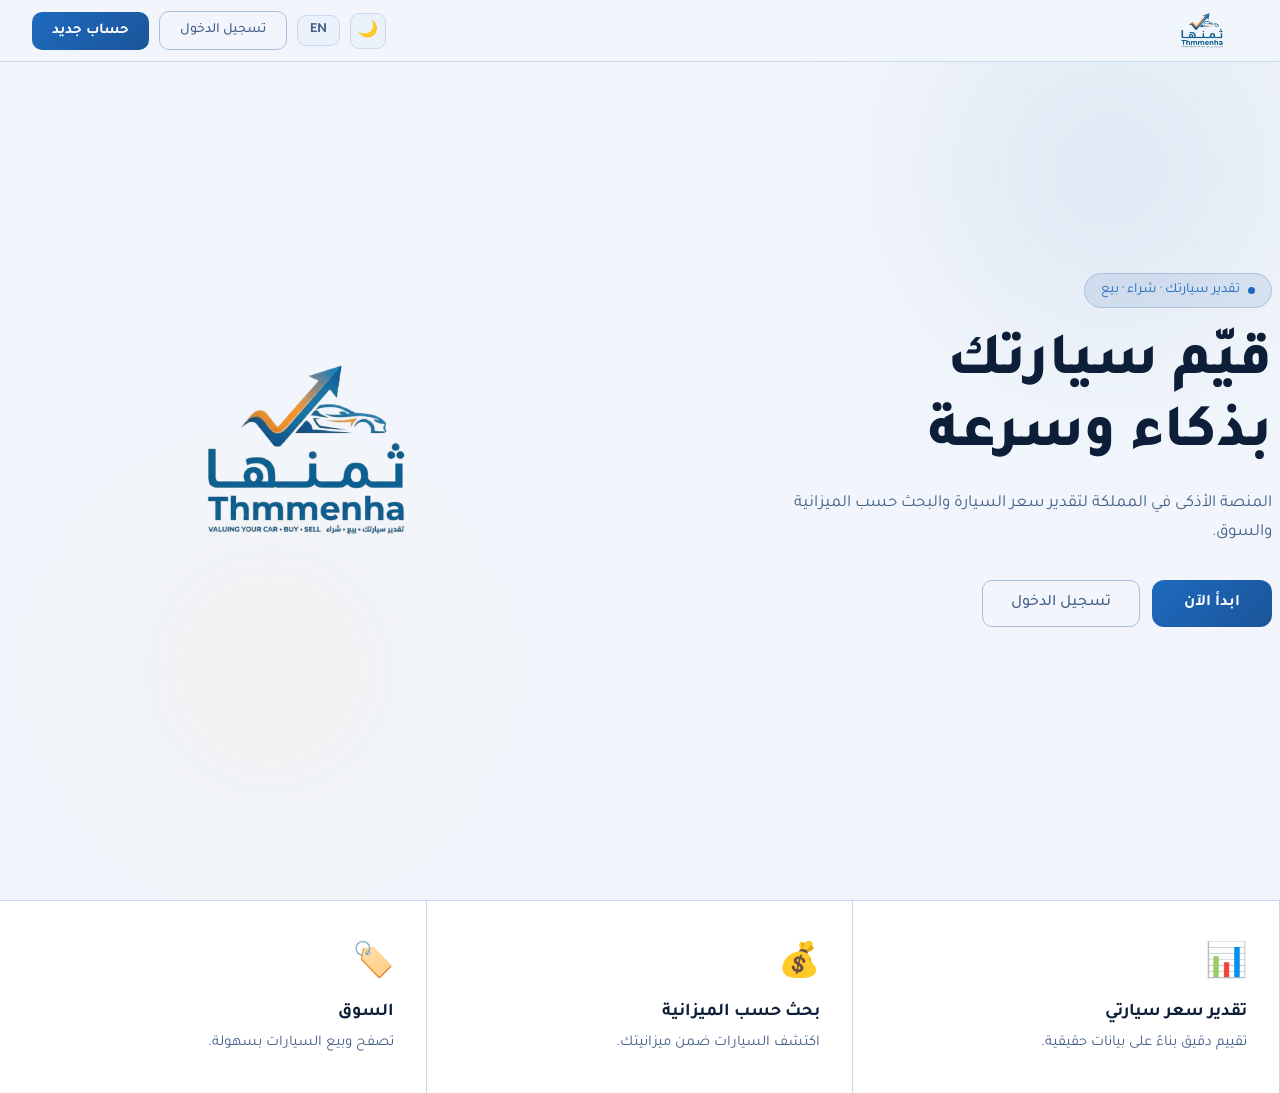
==== commit 1fa7e8e6: "Add files via upload" ====
--- a/index.html
+++ b/index.html
@@ -157,6 +157,7 @@
       <button class="topnav-tab" data-section="budget" onclick="goToSection('budget')" data-t="budgetFinder">بحث بالميزانية</button>
       <button class="topnav-tab" data-section="sell" onclick="goToSection('sell')" data-t="addCarTitle">أعلن عن سيارتك</button>
       <button class="topnav-tab" data-section="listings" onclick="goToSection('listings')" data-t="browseTitle">الإعلانات</button>
+      <button class="topnav-tab" data-section="inbox" onclick="goToSection('inbox')">📬 رسائلي الخاصة</button>
       <button class="topnav-tab admin-only-tab" data-section="admin" onclick="goToSection('admin')" style="display:none;color:var(--red)" id="admin-nav-tab">🛡️ لوحة التحكم</button>
     </div>
 
@@ -499,6 +500,20 @@
     </div>
   </section>
 
+
+  <!-- ══ INBOX ══ -->
+  <section id="section-inbox" class="app-section">
+    <div class="inner-page" style="max-width:700px">
+      <div class="inner-header">
+        <div class="inner-title">📬 رسائلي الخاصة</div>
+        <div class="inner-subtitle">جميع محادثاتك الخاصة مع المعلنين</div>
+      </div>
+      <div id="inbox-list" class="inbox-list">
+        <div class="empty-listings"><div class="empty-icon">💬</div><p>لا توجد محادثات بعد.</p></div>
+      </div>
+    </div>
+  </section>
+
   <!-- ══ PROFILE ══ -->
   <section id="section-profile" class="app-section">
     <div class="inner-page" style="max-width:600px">
@@ -529,6 +544,9 @@
             <label>اسم المستخدم</label>
             <div class="input-wrap"><span class="input-icon">@</span>
               <input id="profile-username" type="text" placeholder="ahmed_99">
+            </div>
+            <div id="username-lock-hint" class="username-lock-hint" style="display:none">
+              🔒 اسم المستخدم لا يمكن تغييره بعد تحديده.
             </div>
           </div>
           <div class="form-field full">
--- a/css/styles.css
+++ b/css/styles.css
@@ -49,17 +49,17 @@
 body:not(.light-mode) .landing-nav{background:rgba(8,12,20,0.92);}
 .nav-logo{height:50px;object-fit:contain;}
 .nav-actions{display:flex;align-items:center;gap:10px;}
-.landing-hero{min-height:100vh;display:grid;grid-template-columns:1fr 1fr;align-items:center;padding:calc(var(--topbar-h)+50px) 60px 60px;gap:48px;position:relative;overflow:hidden;}
+.landing-hero{min-height:100vh;display:grid;grid-template-columns:1fr 1fr;align-items:center;padding:calc(var(--topbar-h)+60px) 80px 80px;gap:56px;position:relative;overflow:hidden;}
 .hero-bg-shapes{position:absolute;inset:0;overflow:hidden;pointer-events:none;}
 .shape{position:absolute;border-radius:50%;filter:blur(80px);animation:drift 14s ease-in-out infinite alternate;}
 .s1{width:500px;height:500px;background:radial-gradient(circle,rgba(27,85,153,0.12) 0%,transparent 70%);top:-80px;right:-80px;}
 .s2{width:380px;height:380px;background:radial-gradient(circle,rgba(212,148,26,0.09) 0%,transparent 70%);bottom:40px;left:80px;animation-delay:-6s;}
 @keyframes drift{from{transform:translate(0,0);}to{transform:translate(25px,-18px);}}
-.hero-content{position:relative;z-index:1;}
+.hero-content{position:relative;z-index:1;padding:0 8px;}
 .hero-badge{display:inline-flex;align-items:center;gap:8px;padding:8px 16px;background:var(--blue-dim);border:1px solid rgba(27,85,153,0.2);border-radius:20px;font-size:14px;color:var(--blue-mid);margin-bottom:20px;}
 .badge-dot{width:7px;height:7px;background:var(--blue-mid);border-radius:50%;animation:pulse 2s infinite;}
 @keyframes pulse{0%,100%{opacity:1;}50%{opacity:0.4;}}
-.hero-title{font-size:clamp(38px,6vw,64px);font-weight:800;line-height:1.15;margin-bottom:18px;color:var(--text);white-space:pre-line;}
+.hero-title{font-size:clamp(36px,5.5vw,60px);font-weight:800;line-height:1.2;margin-bottom:18px;color:var(--text);white-space:pre-line;}
 .hero-desc{font-size:17px;color:var(--text-muted);max-width:480px;line-height:1.7;margin-bottom:32px;}
 .hero-cta{display:flex;gap:12px;flex-wrap:wrap;}
 .hero-visual{display:flex;align-items:center;justify-content:center;position:relative;z-index:1;}
@@ -456,3 +456,46 @@
   .home-stat{padding:14px 12px;}
   .home-stat-num{font-size:24px;}
 }
+
+/* ── Logout Confirm ──────────────────────────────────── */
+.confirm-overlay{position:fixed;inset:0;background:rgba(0,0,0,0.45);z-index:9999;display:flex;align-items:center;justify-content:center;padding:24px;animation:fadeIn 0.2s ease;}
+.confirm-box{background:var(--surface);border:1.5px solid var(--border);border-radius:var(--radius-lg);padding:32px 28px;width:100%;max-width:380px;text-align:center;box-shadow:var(--shadow-md);}
+.confirm-icon{font-size:40px;margin-bottom:12px;}
+.confirm-title{font-size:20px;font-weight:800;margin-bottom:8px;}
+.confirm-msg{font-size:15px;color:var(--text-muted);margin-bottom:24px;line-height:1.6;}
+.confirm-btns{display:flex;gap:12px;justify-content:center;}
+.confirm-btns .btn-blue{flex:1;max-width:140px;}
+.confirm-btns .btn-ghost{flex:1;max-width:140px;}
+
+/* ── Username lock hint ───────────────────────────────── */
+.username-lock-hint{font-size:13px;color:var(--text-muted);background:var(--surface2);border:1px solid var(--border);border-radius:7px;padding:8px 12px;margin-top:6px;display:flex;align-items:center;gap:6px;}
+
+/* ── Inbox ───────────────────────────────────────────── */
+.inbox-list{display:flex;flex-direction:column;gap:10px;}
+.inbox-thread{display:flex;align-items:center;gap:14px;padding:16px 18px;background:var(--surface);border:1.5px solid var(--border);border-radius:var(--radius-lg);cursor:pointer;transition:var(--transition);}
+.inbox-thread:hover{border-color:var(--blue-mid);background:var(--surface2);transform:translateX(-2px);}
+html[dir="ltr"] .inbox-thread:hover{transform:translateX(2px);}
+.inbox-avatar{width:46px;height:46px;background:linear-gradient(135deg,var(--blue),var(--blue-mid));border-radius:50%;display:flex;align-items:center;justify-content:center;font-size:18px;font-weight:700;color:#fff;flex-shrink:0;text-transform:uppercase;}
+.inbox-body{flex:1;min-width:0;}
+.inbox-header{display:flex;align-items:center;justify-content:space-between;margin-bottom:4px;}
+.inbox-name{font-size:15px;font-weight:700;color:var(--text);}
+.inbox-time{font-size:12px;color:var(--text-dim);flex-shrink:0;margin-right:8px;}
+html[dir="ltr"] .inbox-time{margin-right:0;margin-left:8px;}
+.inbox-car{font-size:13px;color:var(--blue-mid);margin-bottom:4px;}
+.inbox-preview{font-size:13px;color:var(--text-muted);white-space:nowrap;overflow:hidden;text-overflow:ellipsis;}
+
+/* ── Public chat time fix ─────────────────────────────── */
+.chat-meta{font-size:12px;color:var(--text-dim);margin-top:5px;direction:ltr;text-align:right;}
+html[dir="ltr"] .chat-meta{text-align:left;}
+
+/* ── Landing hero responsive fix ─────────────────────── */
+@media(max-width:1100px){
+  .landing-hero{padding:calc(var(--topbar-h)+40px) 48px 60px;}
+}
+@media(max-width:900px){
+  .landing-hero{grid-template-columns:1fr;text-align:center;padding:calc(var(--topbar-h)+32px) 28px 48px;}
+  .hero-visual{display:none;}
+  .hero-cta{justify-content:center;}
+  .hero-badge{margin:0 auto 20px;}
+  .hero-desc{max-width:100%;margin-left:auto;margin-right:auto;}
+}
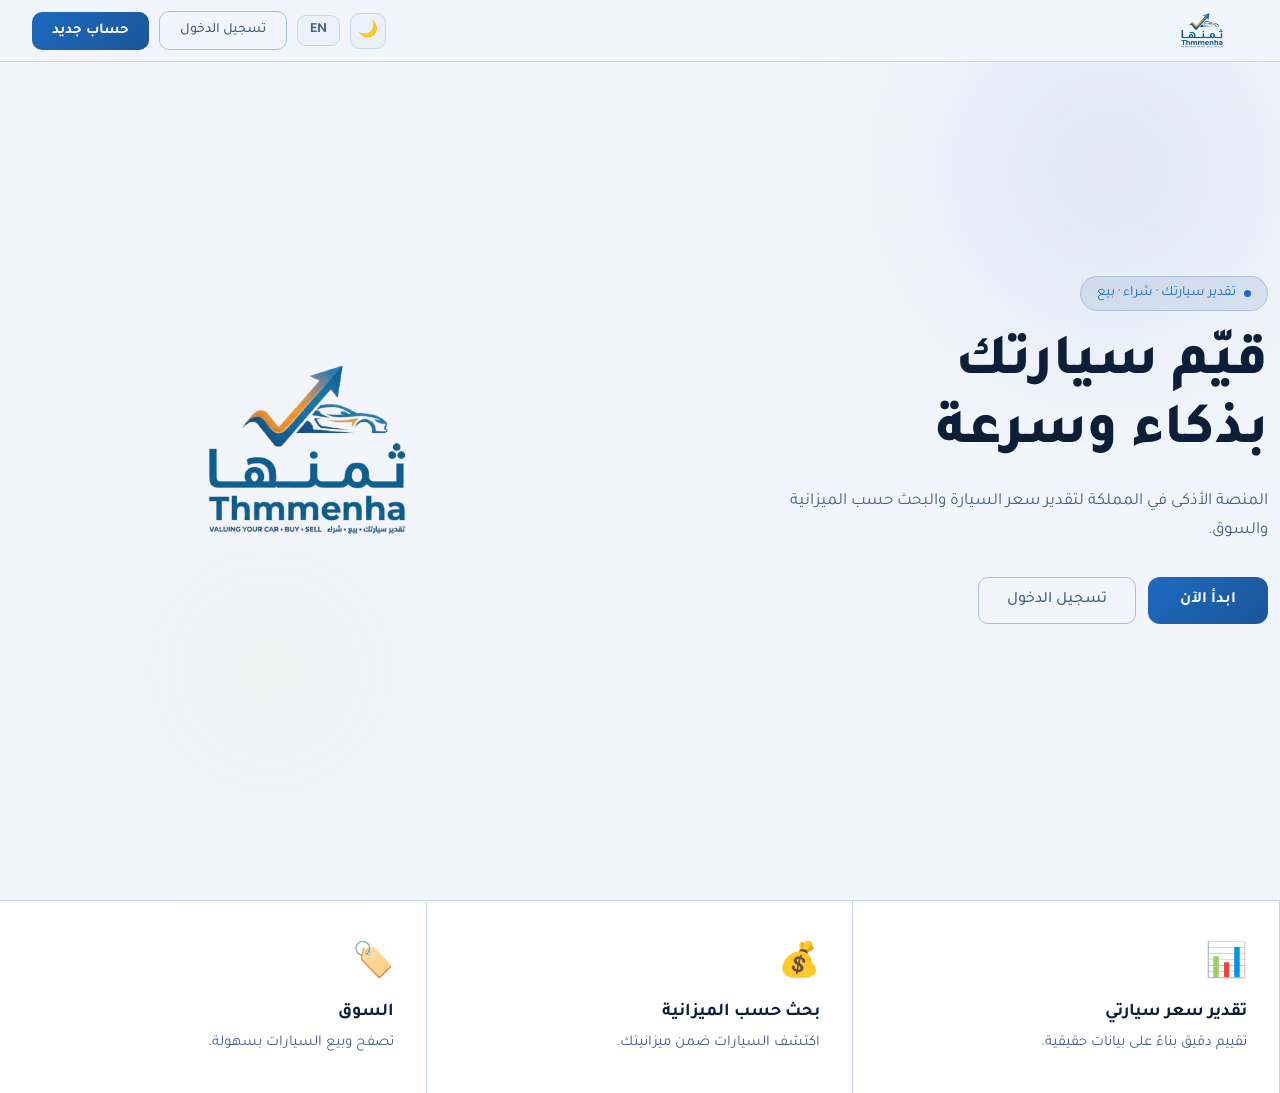
==== commit 111155f6: "Add files via upload" ====
--- a/index.html
+++ b/index.html
@@ -22,7 +22,7 @@
   </nav>
   <section class="landing-hero">
     <div class="hero-bg-shapes"><div class="shape s1"></div><div class="shape s2"></div></div>
-    <div class="hero-content">
+    <div class="hero-content" id="hero-content">
       <div class="hero-badge"><span class="badge-dot"></span><span data-t="tagline">تقدير سيارتك · شراء · بيع</span></div>
       <h1 class="hero-title" data-t="landingTitle">قيّم سيارتك<br>بذكاء وسرعة</h1>
       <p class="hero-desc" data-t="landingDesc">المنصة الأذكى في المملكة لتقدير سعر السيارة والبحث حسب الميزانية والسوق.</p>
@@ -150,8 +150,13 @@
       <img src="logo.png" alt="ثمنها" class="topbar-logo">
     </div>
 
-    <!-- Main nav tabs -->
-    <div class="topnav-tabs">
+    <!-- Hamburger button — mobile only -->
+    <button class="hamburger-btn" id="hamburger-btn" onclick="toggleMobileMenu()" aria-label="القائمة">
+      <span></span><span></span><span></span>
+    </button>
+
+    <!-- Main nav tabs (desktop) -->
+    <div class="topnav-tabs" id="topnav-tabs">
       <button class="topnav-tab active" data-section="dashboard" onclick="goToSection('dashboard')" data-t="dashTitle">الرئيسية</button>
       <button class="topnav-tab" data-section="estimator" onclick="goToSection('estimator')" data-t="carValuation">تقدير السعر</button>
       <button class="topnav-tab" data-section="budget" onclick="goToSection('budget')" data-t="budgetFinder">بحث بالميزانية</button>
@@ -197,6 +202,30 @@
   </nav>
 
   <div id="toast-container" class="toast-container"></div>
+
+  <!-- Mobile nav drawer -->
+  <div class="mobile-nav-overlay" id="mobile-nav-overlay" onclick="closeMobileMenu()"></div>
+  <div class="mobile-nav-drawer" id="mobile-nav-drawer">
+    <div class="mobile-nav-header">
+      <img src="logo.png" alt="ثمنها" style="height:40px;object-fit:contain">
+      <button class="mobile-nav-close" onclick="closeMobileMenu()">✕</button>
+    </div>
+    <div class="mobile-nav-items">
+      <button class="mobile-nav-item" onclick="goToSection('dashboard');closeMobileMenu()" data-mobile-key="dashTitle">🏠 الرئيسية</button>
+      <button class="mobile-nav-item" onclick="goToSection('estimator');closeMobileMenu()" data-mobile-key="carValuation">📊 تقدير السعر</button>
+      <button class="mobile-nav-item" onclick="goToSection('budget');closeMobileMenu()" data-mobile-key="budgetFinder">💰 بحث بالميزانية</button>
+      <button class="mobile-nav-item" onclick="goToSection('sell');closeMobileMenu()" data-mobile-key="addCarTitle">➕ أعلن عن سيارتك</button>
+      <button class="mobile-nav-item" onclick="goToSection('listings');closeMobileMenu()" data-mobile-key="browseTitle">🏷️ الإعلانات</button>
+      <button class="mobile-nav-item" onclick="goToSection('inbox');closeMobileMenu()">📬 رسائلي الخاصة</button>
+      <div class="mobile-nav-divider"></div>
+      <button class="mobile-nav-item" onclick="goToSection('profile');closeMobileMenu()">👤 <span data-t="myProfile">ملفي الشخصي</span></button>
+      <button class="mobile-nav-item" onclick="goToSection('my-listings');closeMobileMenu()">🚗 <span data-t="myListings">إعلاناتي</span></button>
+      <button class="mobile-nav-item" onclick="goToSection('notifications');closeMobileMenu()">🔔 <span data-t="myNotifs">إشعاراتي</span></button>
+      <div class="mobile-nav-divider"></div>
+      <button class="mobile-nav-item admin-only-mobile" id="admin-mobile-tab" style="display:none;color:var(--red)" onclick="goToSection('admin');closeMobileMenu()">🛡️ لوحة التحكم</button>
+      <button class="mobile-nav-item danger" onclick="doLogout();closeMobileMenu()">🚪 <span data-t="signOut">تسجيل الخروج</span></button>
+    </div>
+  </div>
 
   <!-- ══ DASHBOARD ══ -->
   <section id="section-dashboard" class="app-section active">
--- a/css/styles.css
+++ b/css/styles.css
@@ -49,17 +49,20 @@
 body:not(.light-mode) .landing-nav{background:rgba(8,12,20,0.92);}
 .nav-logo{height:50px;object-fit:contain;}
 .nav-actions{display:flex;align-items:center;gap:10px;}
-.landing-hero{min-height:100vh;display:grid;grid-template-columns:1fr 1fr;align-items:center;padding:calc(var(--topbar-h)+60px) 80px 80px;gap:56px;position:relative;overflow:hidden;}
+.landing-hero{min-height:100vh;display:grid;grid-template-columns:1fr 1fr;align-items:center;padding:calc(var(--topbar-h)+60px) 6% 80px;gap:4%;position:relative;overflow:hidden;}
 .hero-bg-shapes{position:absolute;inset:0;overflow:hidden;pointer-events:none;}
 .shape{position:absolute;border-radius:50%;filter:blur(80px);animation:drift 14s ease-in-out infinite alternate;}
 .s1{width:500px;height:500px;background:radial-gradient(circle,rgba(27,85,153,0.12) 0%,transparent 70%);top:-80px;right:-80px;}
 .s2{width:380px;height:380px;background:radial-gradient(circle,rgba(212,148,26,0.09) 0%,transparent 70%);bottom:40px;left:80px;animation-delay:-6s;}
 @keyframes drift{from{transform:translate(0,0);}to{transform:translate(25px,-18px);}}
-.hero-content{position:relative;z-index:1;padding:0 8px;}
+.hero-content{position:relative;z-index:1;padding:0;}
+/* RTL: content column on right side — add left padding so it doesn't hug the logo */
+html[dir="rtl"] .hero-content{padding-right:2%;}
+html[dir="ltr"] .hero-content{padding-left:2%;}
 .hero-badge{display:inline-flex;align-items:center;gap:8px;padding:8px 16px;background:var(--blue-dim);border:1px solid rgba(27,85,153,0.2);border-radius:20px;font-size:14px;color:var(--blue-mid);margin-bottom:20px;}
 .badge-dot{width:7px;height:7px;background:var(--blue-mid);border-radius:50%;animation:pulse 2s infinite;}
 @keyframes pulse{0%,100%{opacity:1;}50%{opacity:0.4;}}
-.hero-title{font-size:clamp(36px,5.5vw,60px);font-weight:800;line-height:1.2;margin-bottom:18px;color:var(--text);white-space:pre-line;}
+.hero-title{font-size:clamp(32px,5vw,58px);font-weight:800;line-height:1.2;margin-bottom:18px;color:var(--text);}
 .hero-desc{font-size:17px;color:var(--text-muted);max-width:480px;line-height:1.7;margin-bottom:32px;}
 .hero-cta{display:flex;gap:12px;flex-wrap:wrap;}
 .hero-visual{display:flex;align-items:center;justify-content:center;position:relative;z-index:1;}
@@ -499,3 +502,143 @@
   .hero-badge{margin:0 auto 20px;}
   .hero-desc{max-width:100%;margin-left:auto;margin-right:auto;}
 }
+
+/* ── Hamburger Button ───────────────────────────────────── */
+.hamburger-btn{
+  display:none;
+  flex-direction:column;
+  justify-content:center;
+  align-items:center;
+  gap:5px;
+  width:40px;height:40px;
+  background:var(--surface2);
+  border:1.5px solid var(--border);
+  border-radius:9px;
+  cursor:pointer;
+  flex-shrink:0;
+  margin-right:8px;
+  transition:var(--transition);
+}
+html[dir="ltr"] .hamburger-btn{margin-right:0;margin-left:8px;}
+.hamburger-btn span{
+  display:block;width:20px;height:2.5px;
+  background:var(--text);border-radius:2px;
+  transition:var(--transition);
+  transform-origin:center;
+  opacity:1;
+}
+body.light-mode .hamburger-btn span{background:#1B5599;}
+.hamburger-btn:hover{border-color:var(--blue);}
+/* Animate to X when open */
+.hamburger-btn.open span:nth-child(1){transform:translateY(7px) rotate(45deg);}
+.hamburger-btn.open span:nth-child(2){opacity:0;transform:scaleX(0);}
+.hamburger-btn.open span:nth-child(3){transform:translateY(-7px) rotate(-45deg);}
+
+/* ── Mobile Nav Overlay ─────────────────────────────────── */
+.mobile-nav-overlay{
+  position:fixed;inset:0;background:rgba(0,0,0,0.45);
+  z-index:200;display:none;
+  animation:fadeIn 0.2s ease;
+}
+.mobile-nav-overlay.open{display:block;}
+
+/* ── Mobile Nav Drawer ──────────────────────────────────── */
+.mobile-nav-drawer{
+  position:fixed;top:0;right:0;bottom:0;
+  width:min(300px,85vw);
+  background:var(--surface);
+  border-left:1.5px solid var(--border);
+  z-index:300;
+  transform:translateX(100%);
+  transition:transform 0.3s cubic-bezier(0.4,0,0.2,1);
+  display:flex;flex-direction:column;
+  overflow-y:auto;
+}
+html[dir="ltr"] .mobile-nav-drawer{
+  right:auto;left:0;
+  border-left:none;border-right:1.5px solid var(--border);
+  transform:translateX(-100%);
+}
+.mobile-nav-drawer.open{transform:translateX(0);}
+
+.mobile-nav-header{
+  display:flex;align-items:center;justify-content:space-between;
+  padding:16px 20px;
+  border-bottom:1px solid var(--border);
+  flex-shrink:0;
+}
+.mobile-nav-close{
+  width:36px;height:36px;
+  background:var(--surface2);border:1px solid var(--border);
+  border-radius:8px;font-size:16px;color:var(--text-muted);
+  display:flex;align-items:center;justify-content:center;
+  cursor:pointer;transition:var(--transition);
+}
+.mobile-nav-close:hover{border-color:var(--red);color:var(--red);}
+
+.mobile-nav-items{padding:12px 10px;display:flex;flex-direction:column;gap:4px;}
+
+.mobile-nav-item{
+  width:100%;padding:14px 16px;
+  background:transparent;border:none;border-radius:10px;
+  text-align:right;color:var(--text);font-size:15px;font-weight:500;
+  display:flex;align-items:center;gap:10px;
+  cursor:pointer;transition:var(--transition);
+}
+html[dir="ltr"] .mobile-nav-item{text-align:left;}
+.mobile-nav-item:hover{background:var(--surface2);}
+.mobile-nav-item.danger{color:var(--red);}
+.mobile-nav-item.danger:hover{background:var(--red-dim);}
+
+.mobile-nav-divider{height:1px;background:var(--border);margin:8px 10px;}
+
+/* ── Show hamburger on mobile, hide nav tabs ────────────── */
+@media(max-width:768px){
+  .topnav-tabs{display:none !important;}
+  .hamburger-btn{display:flex;}
+  /* Keep topbar icons visible */
+  .user-name{display:none;}
+}
+@media(min-width:769px){
+  .hamburger-btn{display:none;}
+  .mobile-nav-overlay,.mobile-nav-drawer{display:none !important;}
+}
+
+/* ── Detail Page Full Gallery ───────────────────────────── */
+.detail-main-img-wrap{border-radius:var(--radius-lg);overflow:hidden;background:var(--surface2);}
+.detail-main-img{position:relative;cursor:pointer;overflow:hidden;}
+.detail-main-img img{width:100%;max-height:400px;object-fit:cover;display:block;transition:transform 0.3s;}
+.detail-main-img:hover img{transform:scale(1.02);}
+.detail-gallery-count{
+  position:absolute;bottom:12px;right:12px;
+  background:rgba(0,0,0,0.6);color:#fff;
+  font-size:13px;font-weight:600;padding:5px 12px;border-radius:8px;
+  backdrop-filter:blur(4px);
+}
+html[dir="ltr"] .detail-gallery-count{right:auto;left:12px;}
+
+.gallery-thumb-strip-full{
+  display:flex;gap:6px;padding:10px 12px;
+  background:var(--surface3);
+  overflow-x:auto;
+  scrollbar-width:thin;
+}
+.gallery-thumb-strip-full::-webkit-scrollbar{height:4px;}
+.gallery-thumb-strip-full::-webkit-scrollbar-thumb{background:var(--border2);border-radius:2px;}
+
+.gallery-thumb-item{
+  flex-shrink:0;width:80px;height:62px;
+  border-radius:8px;overflow:hidden;
+  position:relative;cursor:pointer;
+  border:2.5px solid transparent;
+  transition:var(--transition);
+}
+.gallery-thumb-item img{width:100%;height:100%;object-fit:cover;display:block;}
+.gallery-thumb-item:hover{border-color:var(--blue-mid);}
+.gallery-thumb-item.active{border-color:var(--blue);}
+.thumb-num{
+  position:absolute;bottom:3px;right:4px;
+  background:rgba(0,0,0,0.55);color:#fff;
+  font-size:10px;font-weight:700;
+  padding:1px 5px;border-radius:4px;
+}
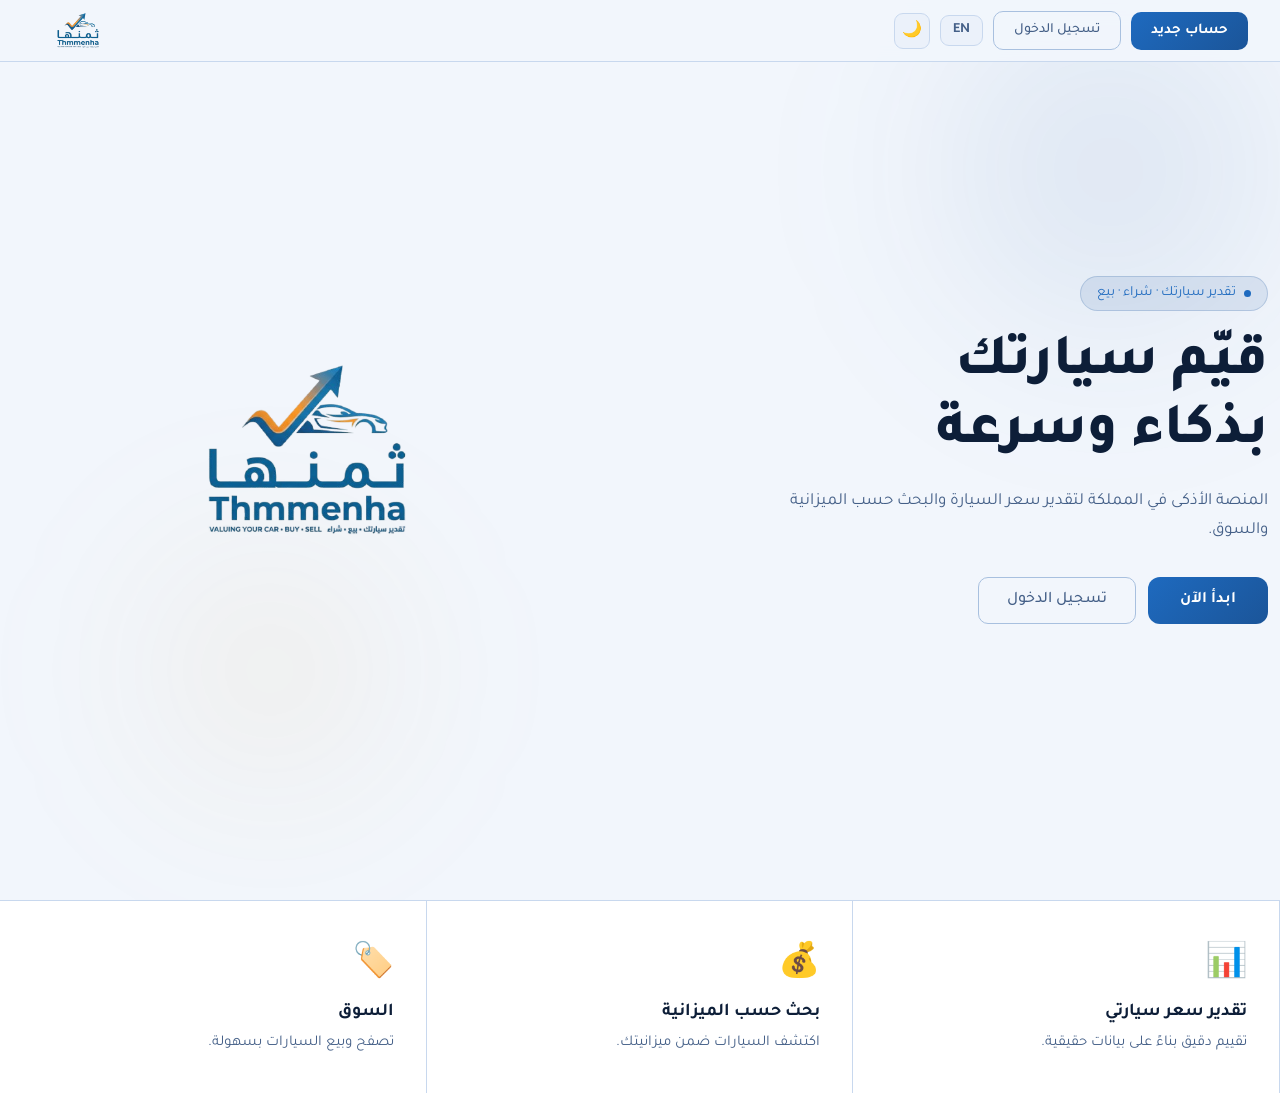
==== commit 173f7409: "Add files via upload" ====
--- a/index.html
+++ b/index.html
@@ -154,6 +154,7 @@
     <button class="hamburger-btn" id="hamburger-btn" onclick="toggleMobileMenu()" aria-label="القائمة">
       <span></span><span></span><span></span>
     </button>
+
 
     <!-- Main nav tabs (desktop) -->
     <div class="topnav-tabs" id="topnav-tabs">
@@ -246,7 +247,7 @@
       </div>
 
       <!-- Quick access cards -->
-      <div class="home-section-title">الخدمات</div>
+      <div class="home-section-title" data-t="servicesLabel">الخدمات</div>
       <div class="feature-cards" style="max-width:100%">
         <div class="feature-card" onclick="goToSection('estimator')">
           <div class="card-icon">📊</div>
@@ -277,8 +278,8 @@
       <!-- Recent listings -->
       <div class="home-recent">
         <div class="home-section-title" style="display:flex;align-items:center;justify-content:space-between">
-          <span>آخر الإعلانات</span>
-          <button class="btn-ghost btn-sm" onclick="goToSection('listings')">عرض الكل ←</button>
+          <span data-t="recentListings">آخر الإعلانات</span>
+          <button class="btn-ghost btn-sm" id="view-all-btn" onclick="goToSection('listings')">عرض الكل ←</button>
         </div>
         <div class="listings-grid" id="home-recent-grid" style="margin-top:16px">
           <div class="listing-skeleton"></div><div class="listing-skeleton"></div><div class="listing-skeleton"></div>
--- a/css/styles.css
+++ b/css/styles.css
@@ -45,7 +45,14 @@
 .btn-lang:hover{border-color:var(--blue);color:var(--blue);}
 
 /* LANDING */
-.landing-nav{position:fixed;top:0;left:0;right:0;height:var(--topbar-h);background:rgba(242,246,252,0.94);backdrop-filter:blur(14px);border-bottom:1px solid var(--border);z-index:100;display:flex;align-items:center;justify-content:space-between;padding:0 32px;}
+.landing-nav{
+  position:fixed;top:0;left:0;right:0;height:var(--topbar-h);
+  background:rgba(242,246,252,0.94);backdrop-filter:blur(14px);
+  border-bottom:1px solid var(--border);z-index:100;
+  display:flex;align-items:center;justify-content:space-between;
+  padding:0 32px;
+  direction:ltr;
+}
 body:not(.light-mode) .landing-nav{background:rgba(8,12,20,0.92);}
 .nav-logo{height:50px;object-fit:contain;}
 .nav-actions{display:flex;align-items:center;gap:10px;}
@@ -115,20 +122,32 @@
 @keyframes spin{to{transform:rotate(360deg);}}
 
 /* TOPBAR */
-.topbar{position:fixed;top:0;left:0;right:0;height:var(--topbar-h);background:rgba(242,246,252,0.96);backdrop-filter:blur(14px);border-bottom:1px solid var(--border);z-index:100;display:flex;align-items:center;gap:0;padding:0 20px;}
+.topbar{
+  position:fixed;top:0;left:0;right:0;height:var(--topbar-h);
+  background:rgba(242,246,252,0.96);backdrop-filter:blur(14px);
+  border-bottom:1px solid var(--border);z-index:100;
+  display:flex;align-items:center;gap:0;padding:0 20px;
+  /* Force consistent LTR layout — we control order manually */
+  direction:ltr;
+}
+
 body:not(.light-mode) .topbar{background:rgba(8,12,20,0.94);}
 .topbar-brand{flex-shrink:0;margin-left:12px;}
 html[dir="ltr"] .topbar-brand{margin-left:0;margin-right:12px;}
 .topbar-logo{height:46px;object-fit:contain;}
 
 /* Top nav tabs */
-.topnav-tabs{display:flex;gap:2px;align-items:center;flex:1;overflow-x:auto;padding:0 12px;}
+.topnav-tabs{display:flex;gap:2px;align-items:center;flex:1;overflow-x:auto;padding:0 12px;order:2;}
+/* In RTL, reverse the tab order so they read right-to-left */
+html[dir="rtl"] .topnav-tabs{flex-direction:row-reverse;}
 .topnav-tabs::-webkit-scrollbar{display:none;}
 .topnav-tab{padding:8px 16px;border:none;background:transparent;color:var(--text-muted);font-size:14px;font-weight:500;border-radius:8px;transition:var(--transition);white-space:nowrap;cursor:pointer;}
 .topnav-tab:hover{background:var(--surface2);color:var(--text);}
 .topnav-tab.active{background:var(--blue-dim2);color:var(--blue);font-weight:700;}
 
 .topbar-right{display:flex;align-items:center;gap:8px;flex-shrink:0;}
+html[dir="rtl"] .topbar-right{order:1;}
+html[dir="ltr"] .topbar-right{order:3;}
 .notif-btn{position:relative;width:36px;height:36px;background:var(--surface2);border:1px solid var(--border);border-radius:9px;font-size:18px;display:flex;align-items:center;justify-content:center;transition:var(--transition);}
 .notif-btn:hover{border-color:var(--blue);}
 .notif-badge{position:absolute;top:-4px;right:-4px;background:var(--red);color:#fff;font-size:10px;font-weight:700;min-width:18px;height:18px;border-radius:9px;display:flex;align-items:center;justify-content:center;padding:0 4px;border:2px solid var(--bg);}
@@ -516,10 +535,10 @@
   border-radius:9px;
   cursor:pointer;
   flex-shrink:0;
-  margin-right:8px;
   transition:var(--transition);
-}
-html[dir="ltr"] .hamburger-btn{margin-right:0;margin-left:8px;}
+  order:2; /* always between brand(3/1) and right(1/3) on mobile */
+  margin:0 6px;
+}
 .hamburger-btn span{
   display:block;width:20px;height:2.5px;
   background:var(--text);border-radius:2px;
@@ -544,28 +563,26 @@
 
 /* ── Mobile Nav Drawer ──────────────────────────────────── */
 .mobile-nav-drawer{
-  position:fixed;top:0;right:0;bottom:0;
+  position:fixed;top:0;bottom:0;
   width:min(300px,85vw);
   background:var(--surface);
-  border-left:1.5px solid var(--border);
   z-index:300;
-  transform:translateX(100%);
   transition:transform 0.3s cubic-bezier(0.4,0,0.2,1);
   display:flex;flex-direction:column;
   overflow-y:auto;
-}
-html[dir="ltr"] .mobile-nav-drawer{
-  right:auto;left:0;
-  border-left:none;border-right:1.5px solid var(--border);
-  transform:translateX(-100%);
-}
-.mobile-nav-drawer.open{transform:translateX(0);}
+  /* Default RTL: comes from right */
+  right:0;left:auto;
+  border-left:1.5px solid var(--border);border-right:none;
+  transform:translateX(100%);
+}
+.mobile-nav-drawer.open{transform:translateX(0) !important;}
 
 .mobile-nav-header{
   display:flex;align-items:center;justify-content:space-between;
   padding:16px 20px;
   border-bottom:1px solid var(--border);
   flex-shrink:0;
+  direction:inherit;
 }
 .mobile-nav-close{
   width:36px;height:36px;
@@ -581,11 +598,13 @@
 .mobile-nav-item{
   width:100%;padding:14px 16px;
   background:transparent;border:none;border-radius:10px;
-  text-align:right;color:var(--text);font-size:15px;font-weight:500;
+  color:var(--text);font-size:15px;font-weight:500;
   display:flex;align-items:center;gap:10px;
   cursor:pointer;transition:var(--transition);
-}
-html[dir="ltr"] .mobile-nav-item{text-align:left;}
+  text-align:inherit;
+  justify-content:flex-end;
+}
+html[dir="ltr"] .mobile-nav-item{justify-content:flex-start;}
 .mobile-nav-item:hover{background:var(--surface2);}
 .mobile-nav-item.danger{color:var(--red);}
 .mobile-nav-item.danger:hover{background:var(--red-dim);}
@@ -595,13 +614,14 @@
 /* ── Show hamburger on mobile, hide nav tabs ────────────── */
 @media(max-width:768px){
   .topnav-tabs{display:none !important;}
-  .hamburger-btn{display:flex;}
-  /* Keep topbar icons visible */
+  .hamburger-btn{display:flex !important;}
   .user-name{display:none;}
+  /* Topbar layout on mobile: logo | hamburger | spacer | right-icons */
+  .topbar{flex-wrap:nowrap;}
 }
 @media(min-width:769px){
-  .hamburger-btn{display:none;}
-  .mobile-nav-overlay,.mobile-nav-drawer{display:none !important;}
+  .hamburger-btn{display:none !important;}
+  .mobile-nav-overlay,.mobile-nav-drawer{display:none !important; transform:none !important;}
 }
 
 /* ── Detail Page Full Gallery ───────────────────────────── */
@@ -642,3 +662,8 @@
   font-size:10px;font-weight:700;
   padding:1px 5px;border-radius:4px;
 }
+
+/* Keep topbar inner content always readable */
+.topbar-right{direction:ltr;}
+html[dir="rtl"] .topbar-right{direction:rtl;}
+.topnav-tabs .topnav-tab{direction:inherit;}
